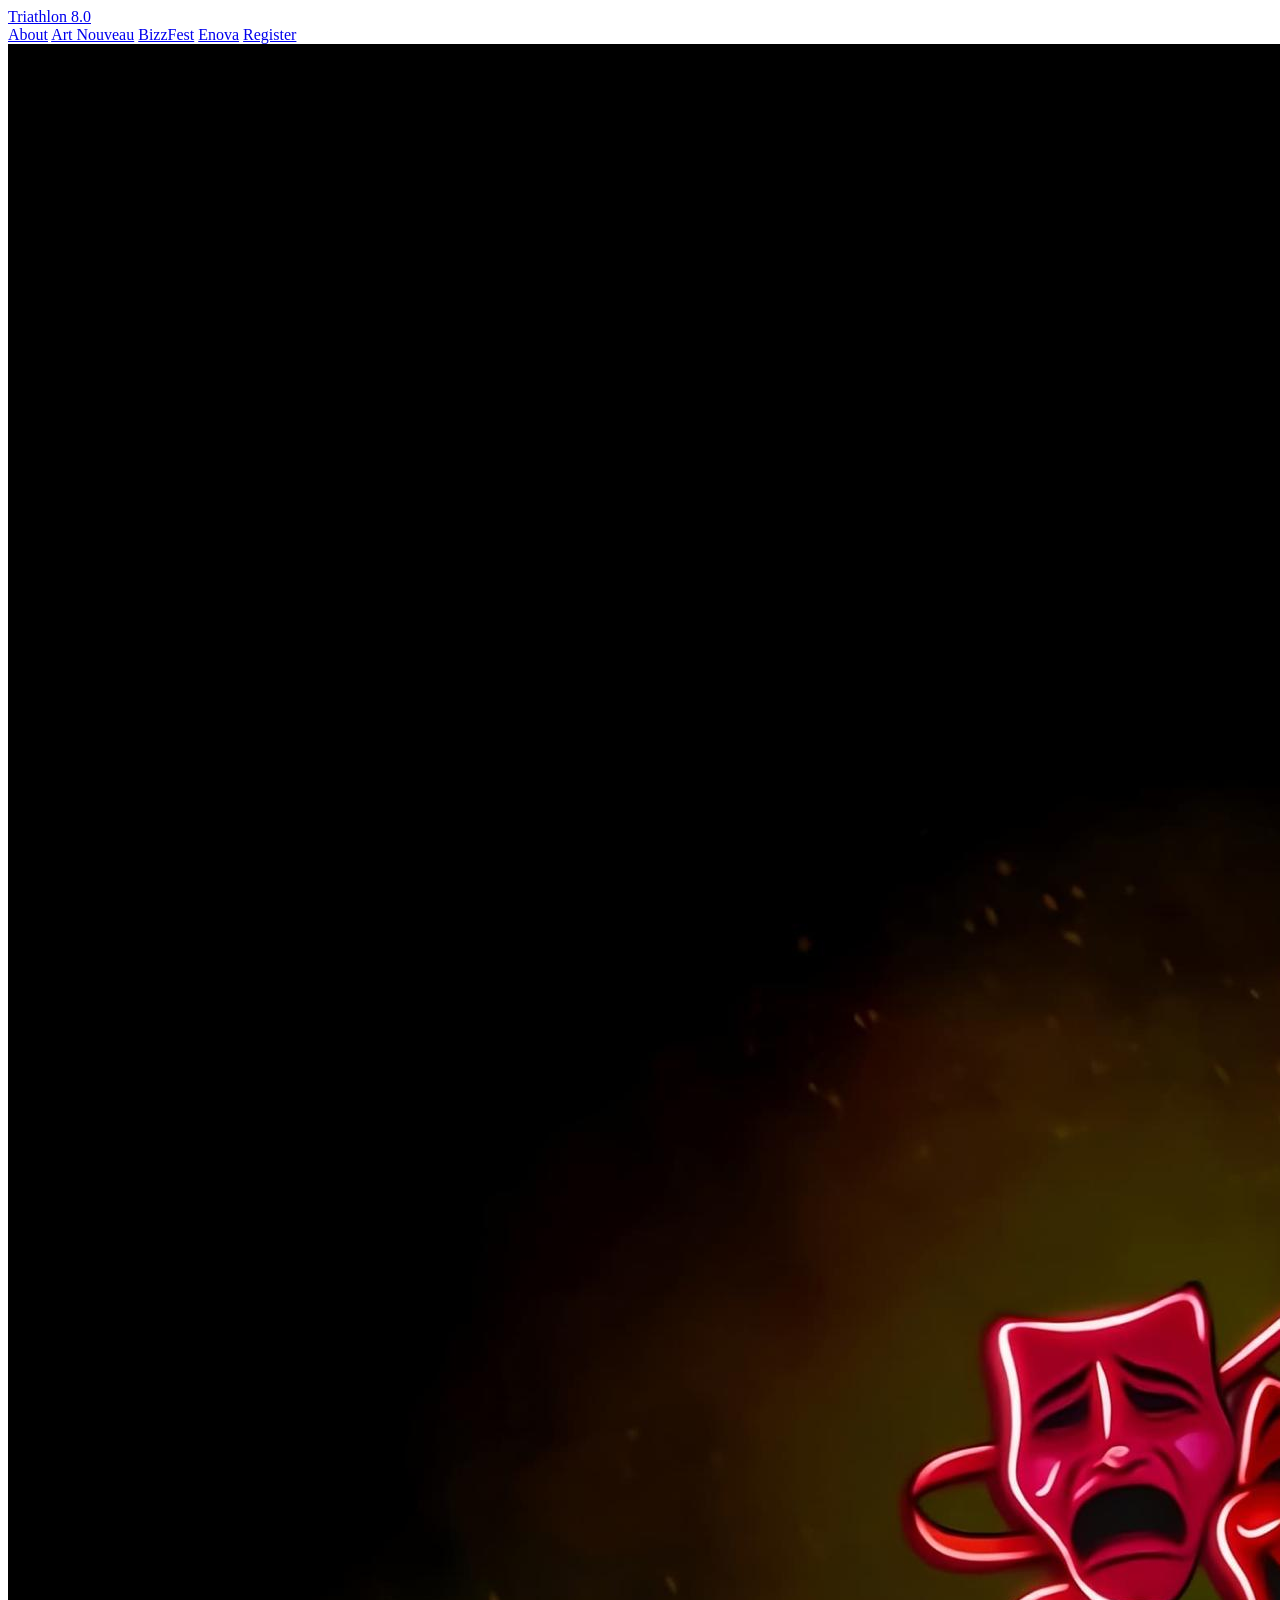
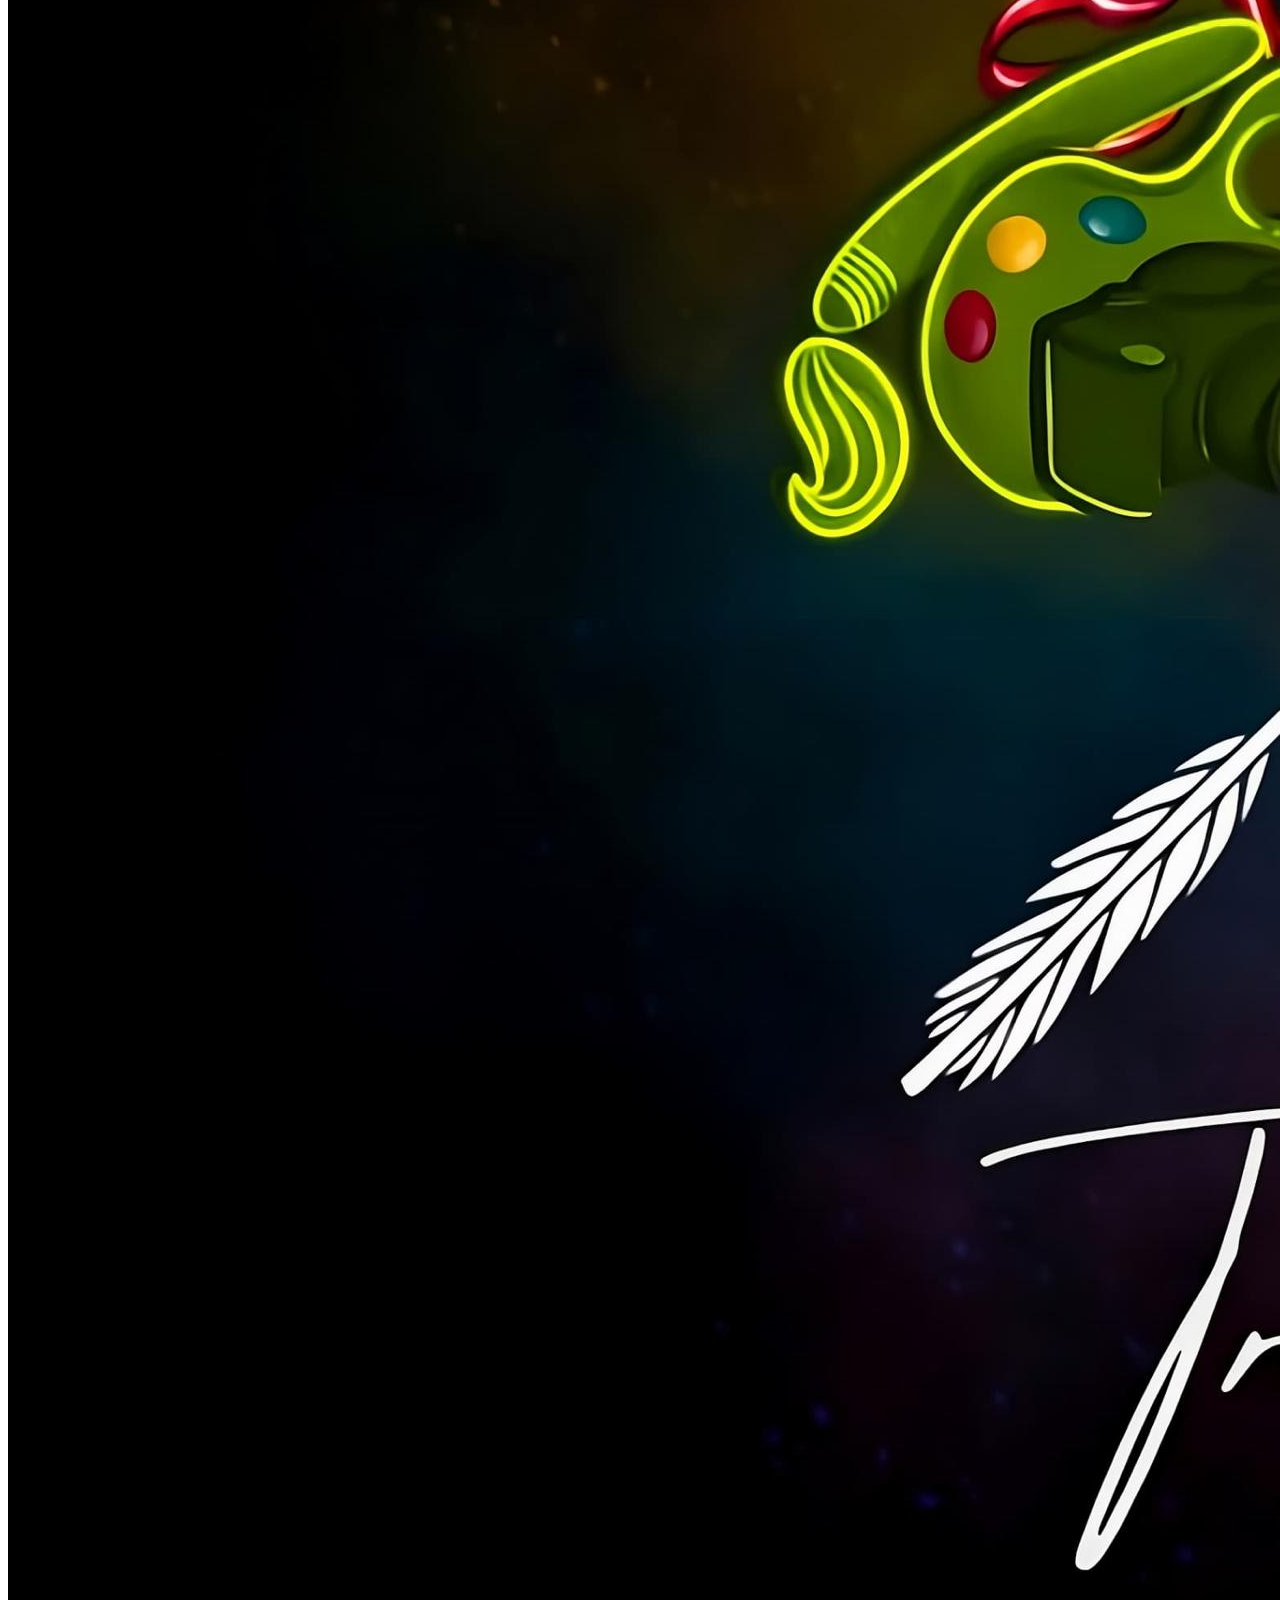
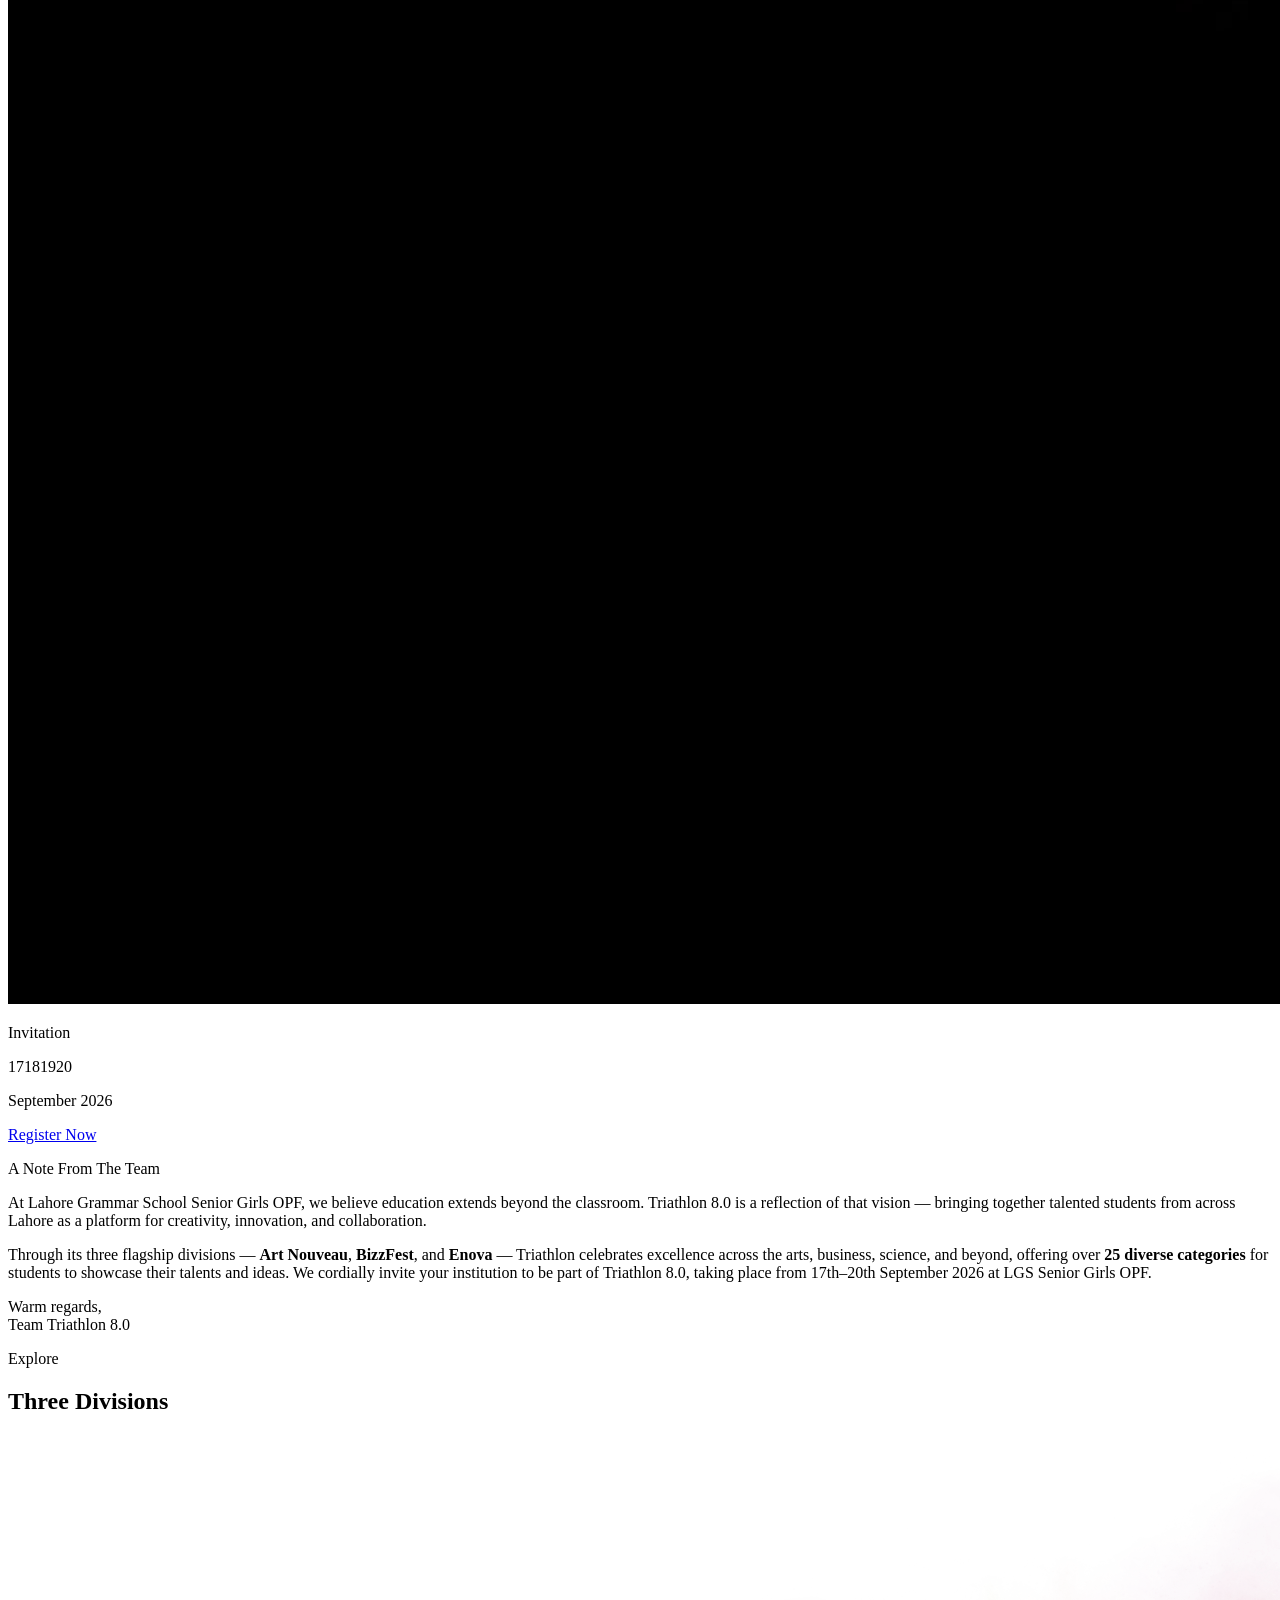
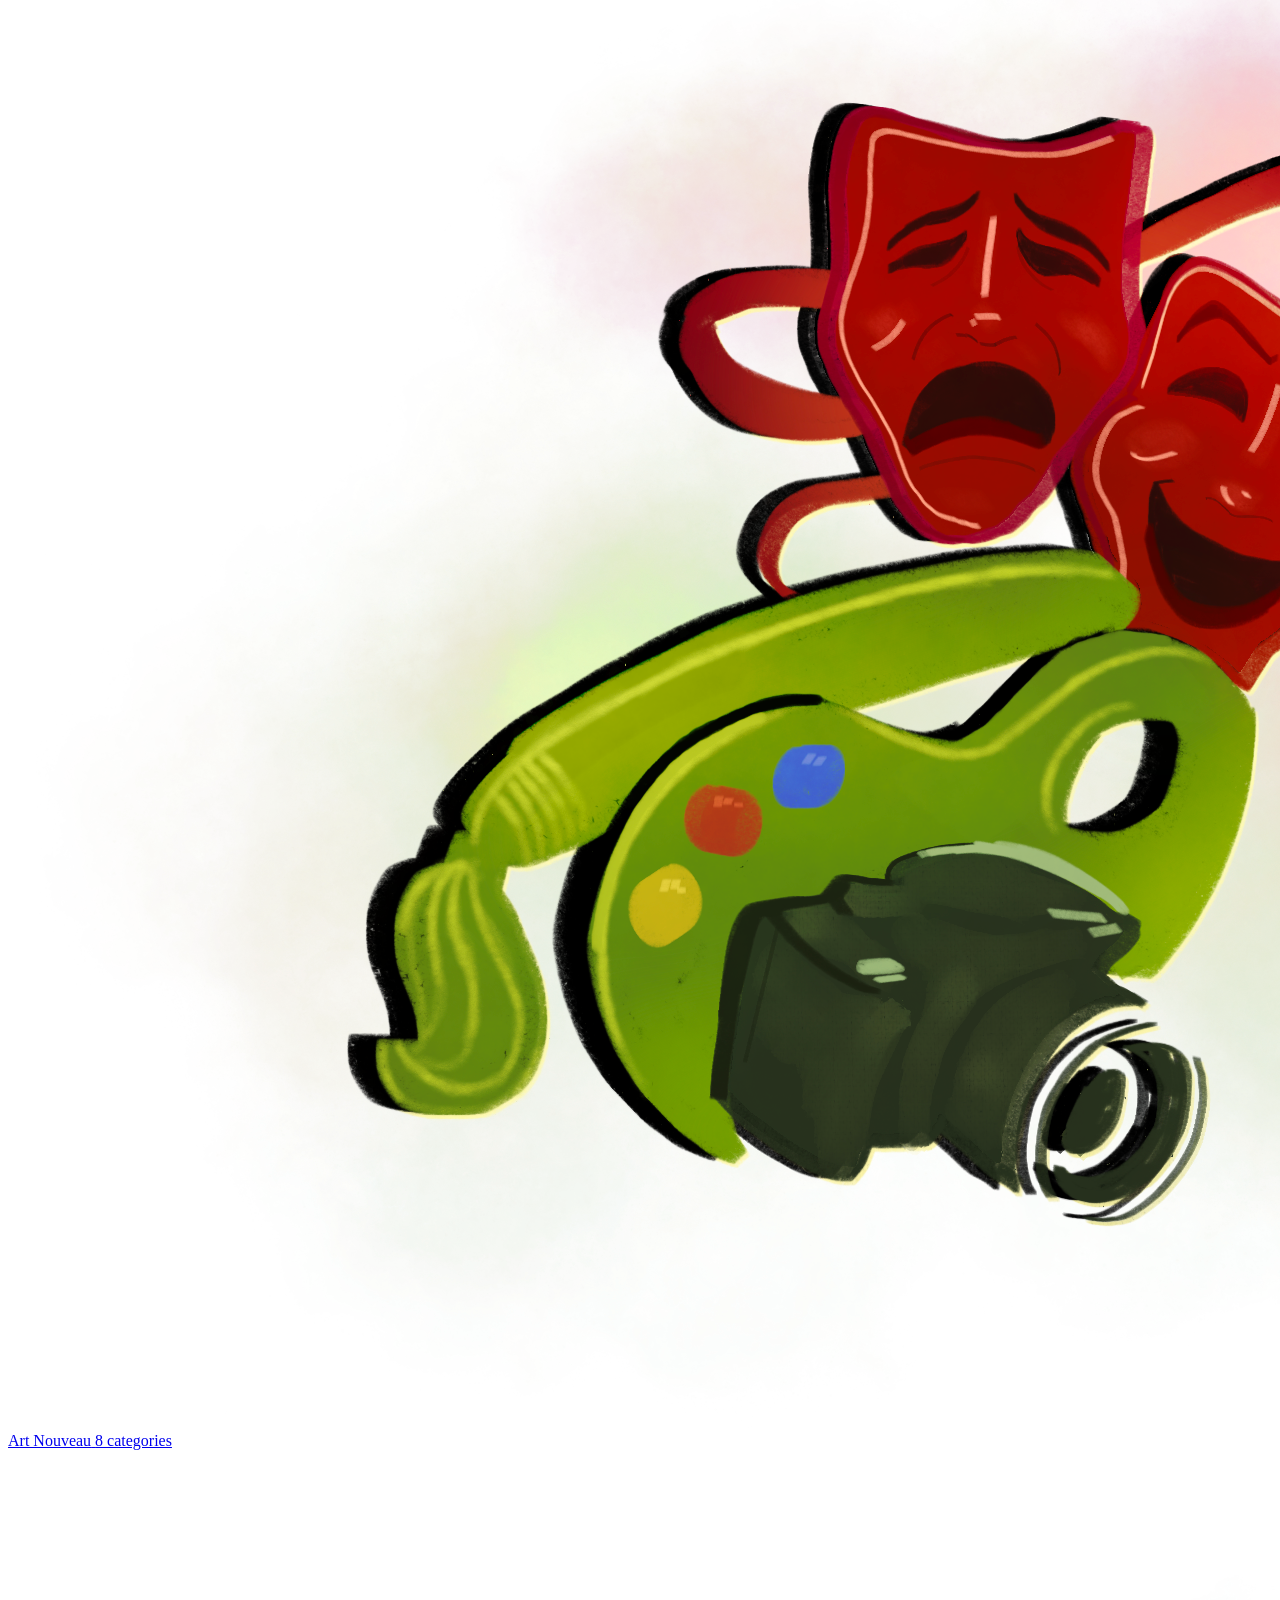
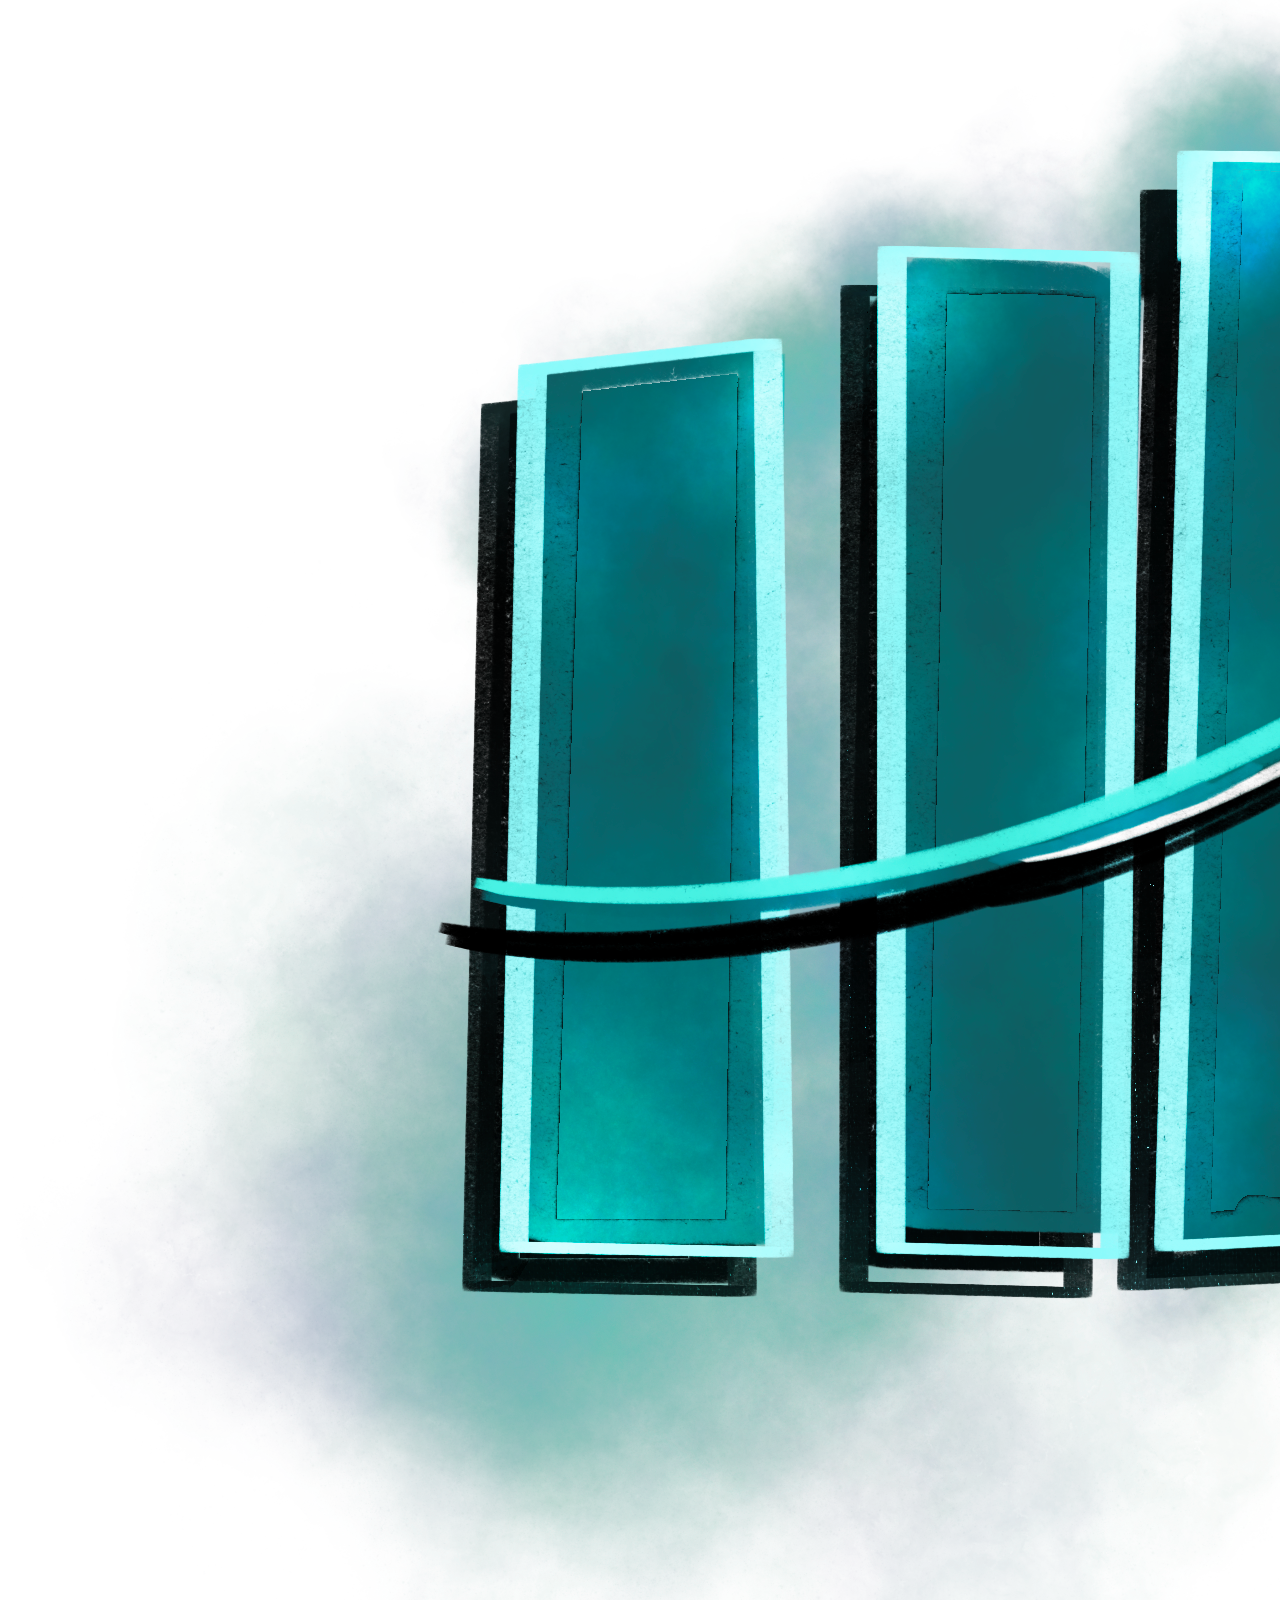
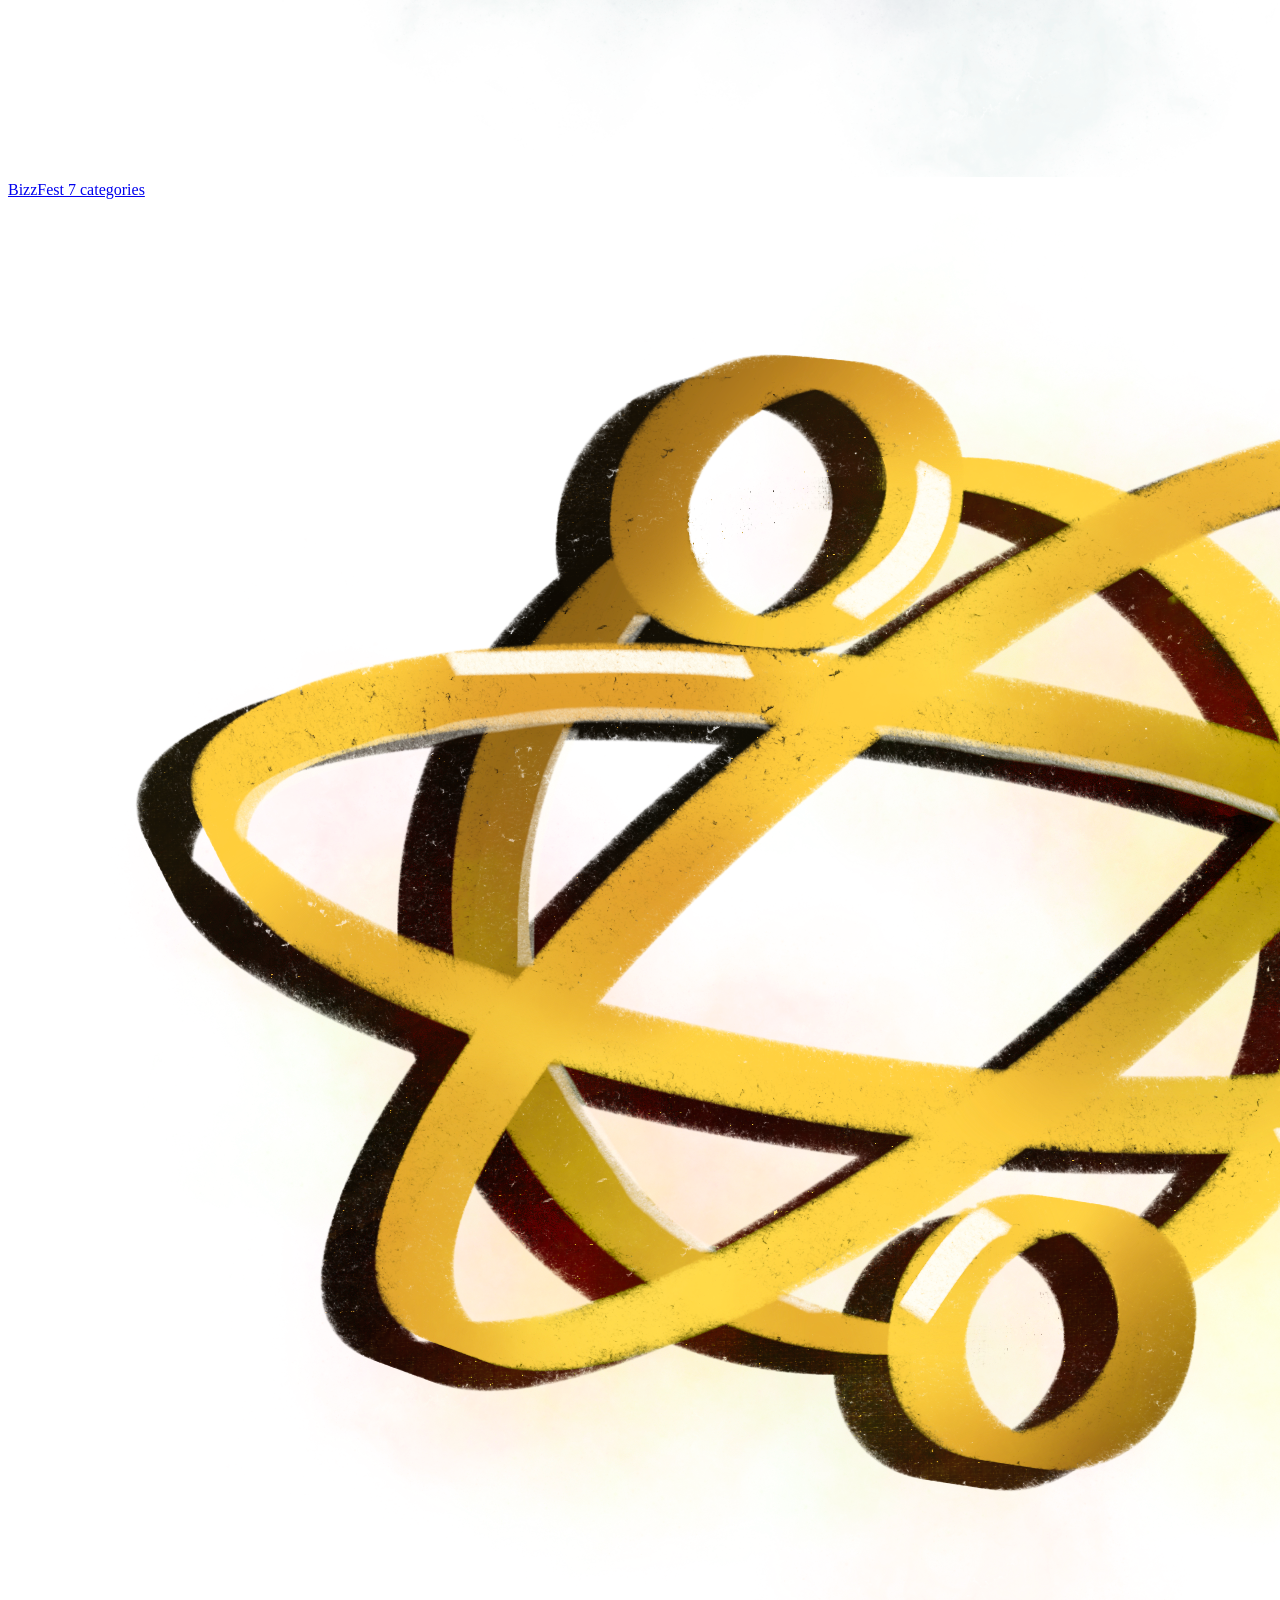
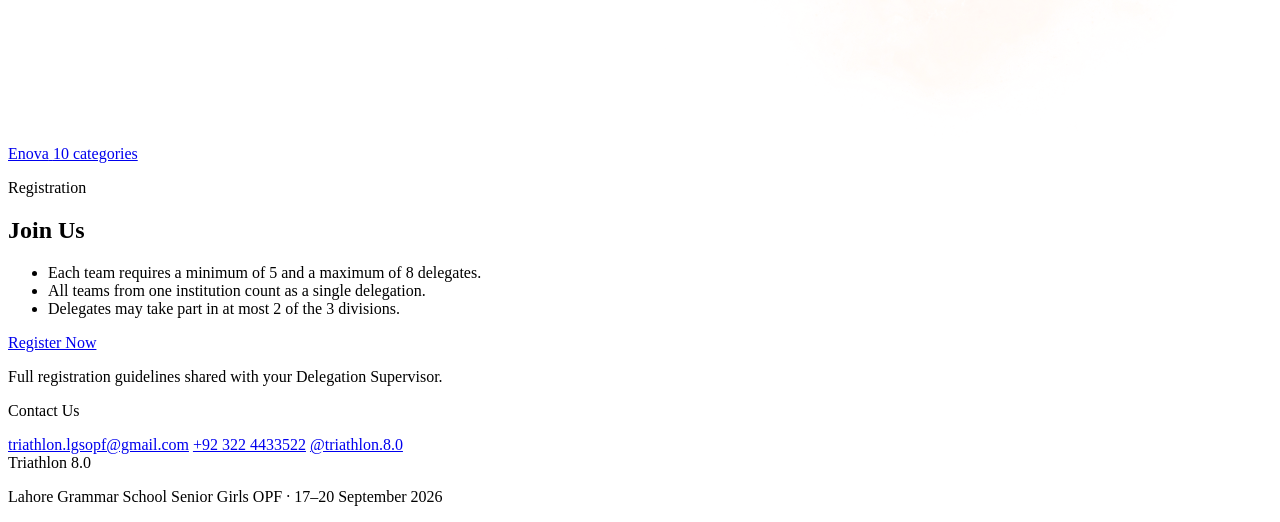
==== index.html @ 282b2724 "Rename index (4).html to index.html" ====
<!DOCTYPE html>
<html lang="en">
<head>
<meta charset="UTF-8">
<meta name="viewport" content="width=device-width, initial-scale=1.0">
<title>Triathlon 8.0 — LGS OPF</title>
<meta name="description" content="Triathlon 8.0 — Art Nouveau, BizzFest & Enova. 17–20 September 2026, Lahore Grammar School Senior Girls OPF.">
<link rel="preconnect" href="https://fonts.googleapis.com">
<link rel="preconnect" href="https://fonts.gstatic.com" crossorigin>
<link href="https://fonts.googleapis.com/css2?family=Playfair+Display:ital,wght@0,500;0,700;0,900;1,600;1,700&family=Cormorant+Garamond:ital,wght@0,400;0,500;0,600;1,500&family=Give+You+Glory&family=Oswald:wght@400;500;600;700&display=swap" rel="stylesheet">
<link rel="stylesheet" href="style.css">
</head>
<body>

<div class="grain"></div>

<nav class="nav">
  <a href="index.html" class="nav-brand">Triathlon <span>8.0</span></a>
  <div class="nav-links">
    <a href="index.html#about">About</a>
    <a href="art-nouveau.html">Art Nouveau</a>
    <a href="bizzfest.html">BizzFest</a>
    <a href="enova.html">Enova</a>
    <a href="index.html#register">Register</a>
  </div>
</nav>

<!-- ============ HERO ============ -->
<header class="hero" id="top">
  <div class="corner corner-tl" aria-hidden="true"></div>
  <div class="corner corner-tr" aria-hidden="true"></div>
  <div class="corner corner-bl" aria-hidden="true"></div>
  <div class="corner corner-br" aria-hidden="true"></div>

  <div class="hero-content">
    <img src="emblem.jpg" alt="Triathlon 8.0" class="emblem-img emblem-img-top">

    <p class="hero-invitation">Invitation</p>

    <div class="hero-dates">
      <span>17</span><span>18</span><span>19</span><span>20</span>
    </div>
    <p class="hero-month">September 2026</p>

    <a href="https://forms.gle/YdvnsfaEocgff3F69" target="_blank" rel="noopener" class="btn btn-primary">Register Now</a>
  </div>
</header>

<main>

  <!-- ============ ABOUT ============ -->
  <section class="section" id="about">
    <div class="section-inner about-inner">
      <p class="kicker center">A Note From The Team</p>
      <p class="body-text center-text">
        At Lahore Grammar School Senior Girls OPF, we believe education extends beyond the classroom.
        Triathlon 8.0 is a reflection of that vision — bringing together talented students from across
        Lahore as a platform for creativity, innovation, and collaboration.
      </p>
      <p class="body-text center-text">
        Through its three flagship divisions — <strong>Art Nouveau</strong>, <strong>BizzFest</strong>, and
        <strong>Enova</strong> — Triathlon celebrates excellence across the arts, business, science, and
        beyond, offering over <strong>25 diverse categories</strong> for students to showcase their talents
        and ideas. We cordially invite your institution to be part of Triathlon 8.0, taking place from
        17th&ndash;20th September 2026 at LGS Senior Girls OPF.
      </p>
      <p class="body-text center-text signoff">Warm regards,<br>Team Triathlon 8.0</p>
    </div>
  </section>

  <!-- ============ DIVISION LINKS ============ -->
  <section class="section section-alt" id="divisions">
    <div class="section-inner">
      <p class="kicker center">Explore</p>
      <h2 class="section-title-script center">Three Divisions</h2>

      <div class="division-links">

        <a href="art-nouveau.html" class="division-link div-link-art">
          <span class="division-link-icon">
            <img src="art-nouveau-icon.png" alt="">
          </span>
          <span class="division-link-name">Art Nouveau</span>
          <span class="division-link-meta">8 categories</span>
        </a>

        <a href="bizzfest.html" class="division-link div-link-biz">
          <span class="division-link-icon">
            <img src="bizzfest-icon.png" alt="">
          </span>
          <span class="division-link-name">BizzFest</span>
          <span class="division-link-meta">7 categories</span>
        </a>

        <a href="enova.html" class="division-link div-link-sci">
          <span class="division-link-icon">
            <img src="enova-icon.png" alt="">
          </span>
          <span class="division-link-name">Enova</span>
          <span class="division-link-meta">10 categories</span>
        </a>

      </div>
    </div>
  </section>

  <!-- ============ REGISTRATION ============ -->
  <section class="section register-band" id="register">
    <div class="section-inner register-inner">
      <p class="kicker center">Registration</p>
      <h2 class="section-title-script center">Join Us</h2>
      <ul class="reg-notes">
        <li>Each team requires a minimum of 5 and a maximum of 8 delegates.</li>
        <li>All teams from one institution count as a single delegation.</li>
        <li>Delegates may take part in at most 2 of the 3 divisions.</li>
      </ul>
      <a href="https://forms.gle/YdvnsfaEocgff3F69" target="_blank" rel="noopener" class="btn btn-primary btn-large" id="register-link">Register Now</a>
      <p class="register-note">Full registration guidelines shared with your Delegation Supervisor.</p>
    </div>
  </section>

</main>

<!-- ============ CONTACT ============ -->
<footer class="footer" id="contact">
  <div class="corner corner-tl" aria-hidden="true"></div>
  <div class="corner corner-tr" aria-hidden="true"></div>
  <div class="footer-inner">
    <p class="footer-script">Contact Us</p>
    <div class="footer-meta">
      <a href="mailto:triathlon.lgsopf@gmail.com">triathlon.lgsopf@gmail.com</a>
      <a href="tel:+923224433522">+92 322 4433522</a>
      <a href="https://www.instagram.com/triathlon.8.0" target="_blank" rel="noopener">@triathlon.8.0</a>
    </div>
    <div class="footer-brand">Triathlon <span>8.0</span></div>
    <p class="footer-copy">Lahore Grammar School Senior Girls OPF &middot; 17&ndash;20 September 2026</p>
  </div>
</footer>

<script src="script.js"></script>
</body>
</html>
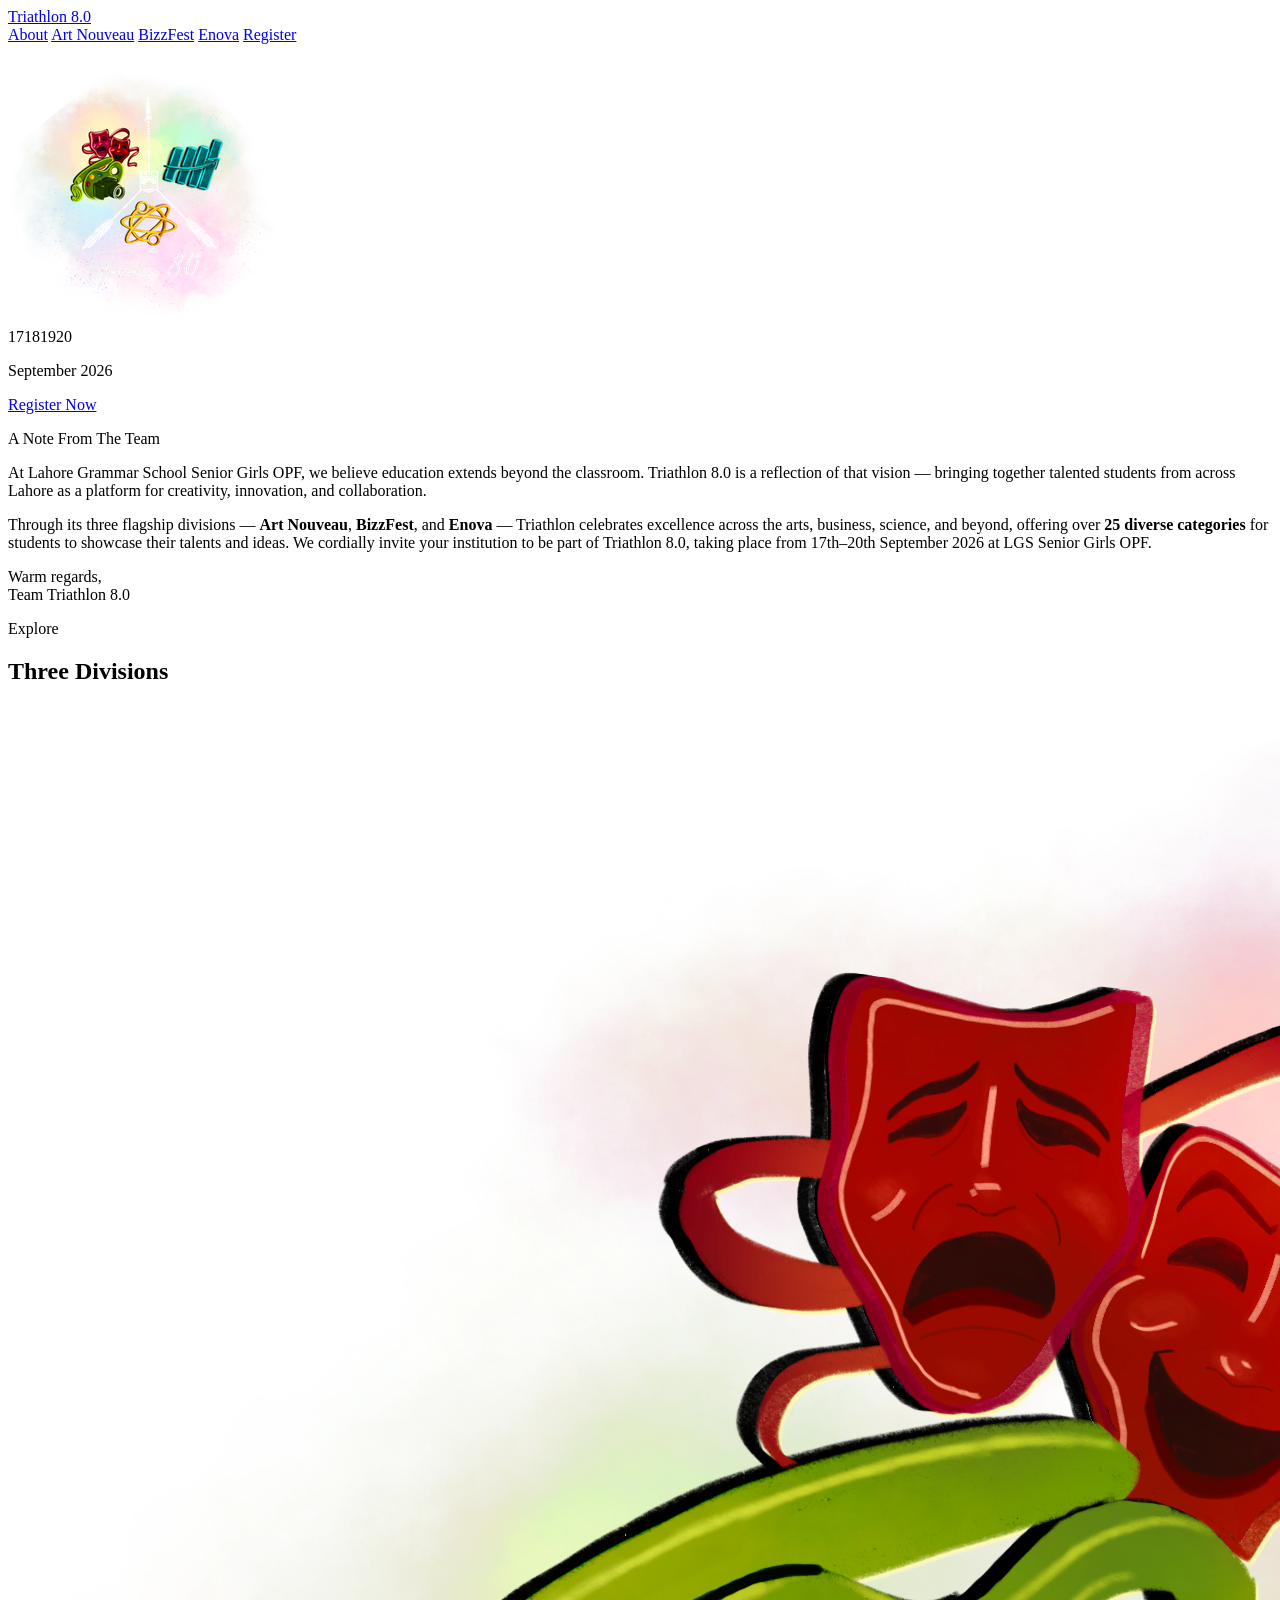
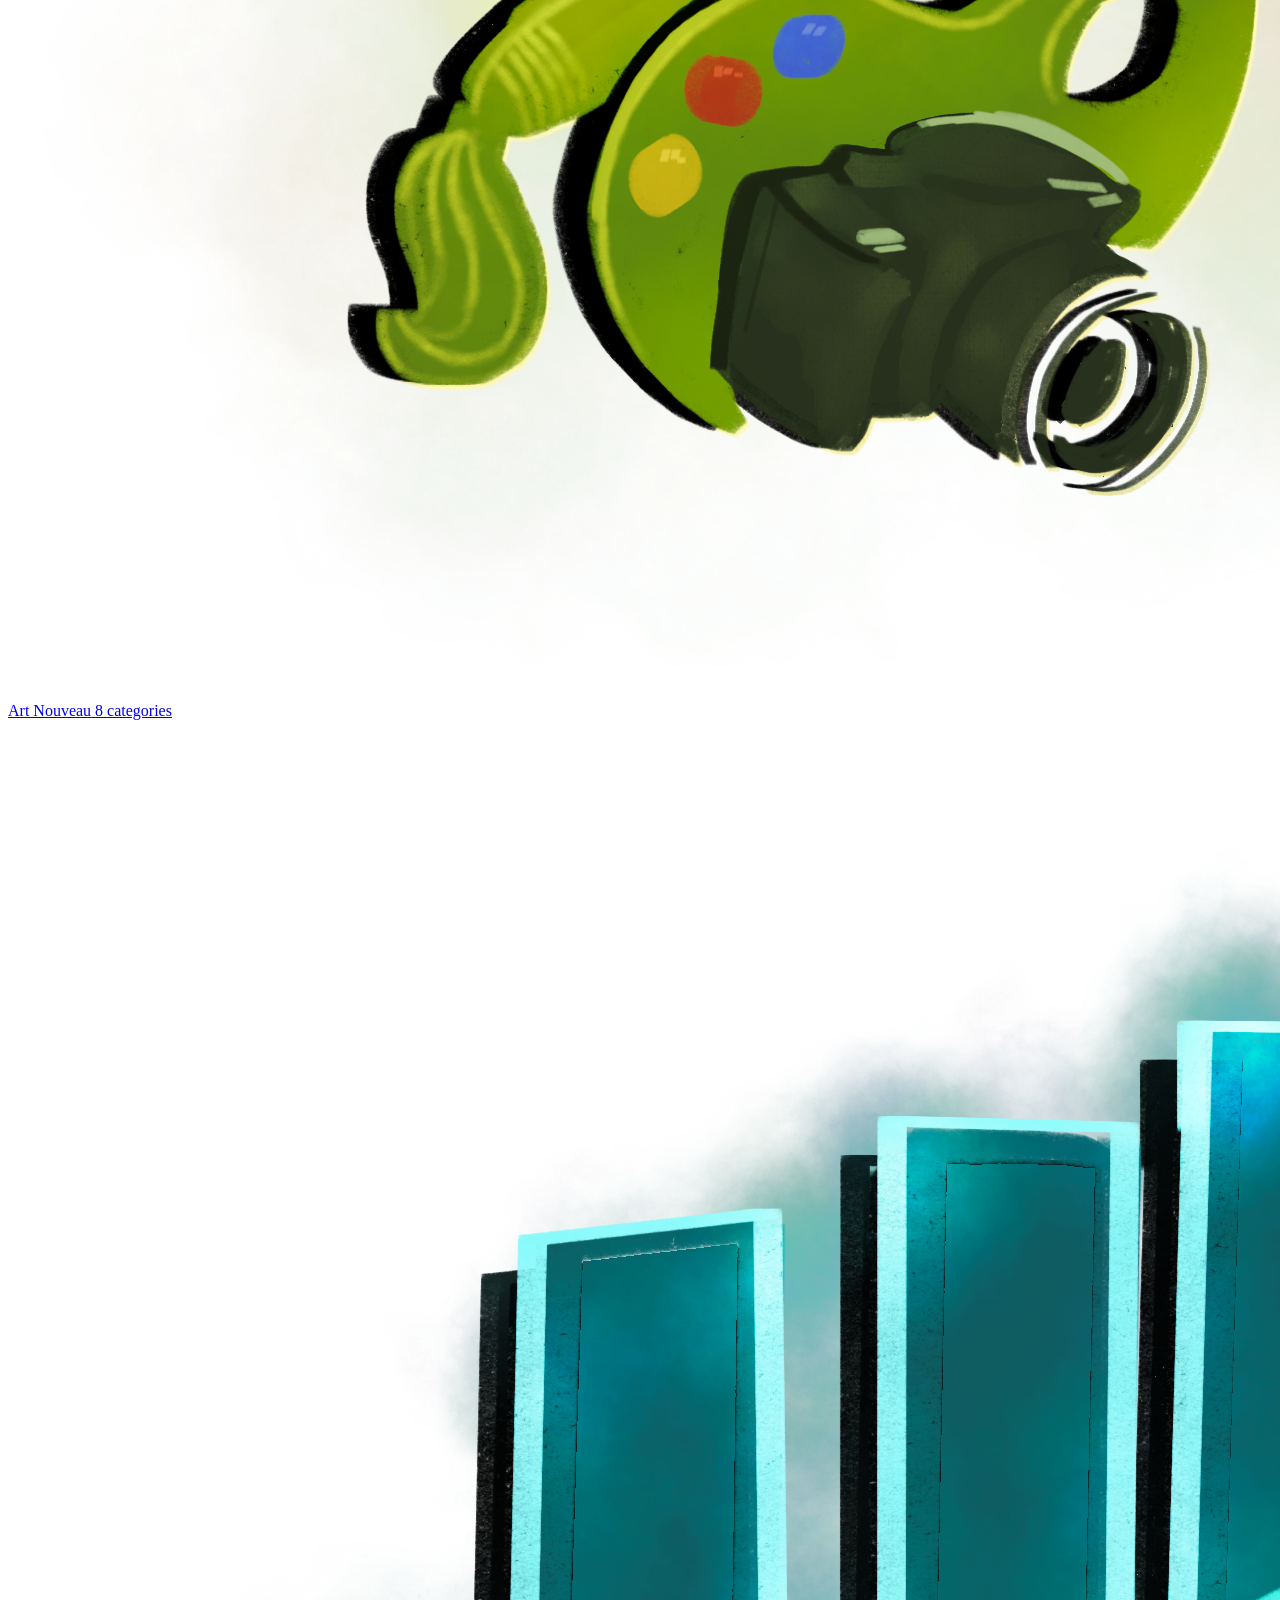
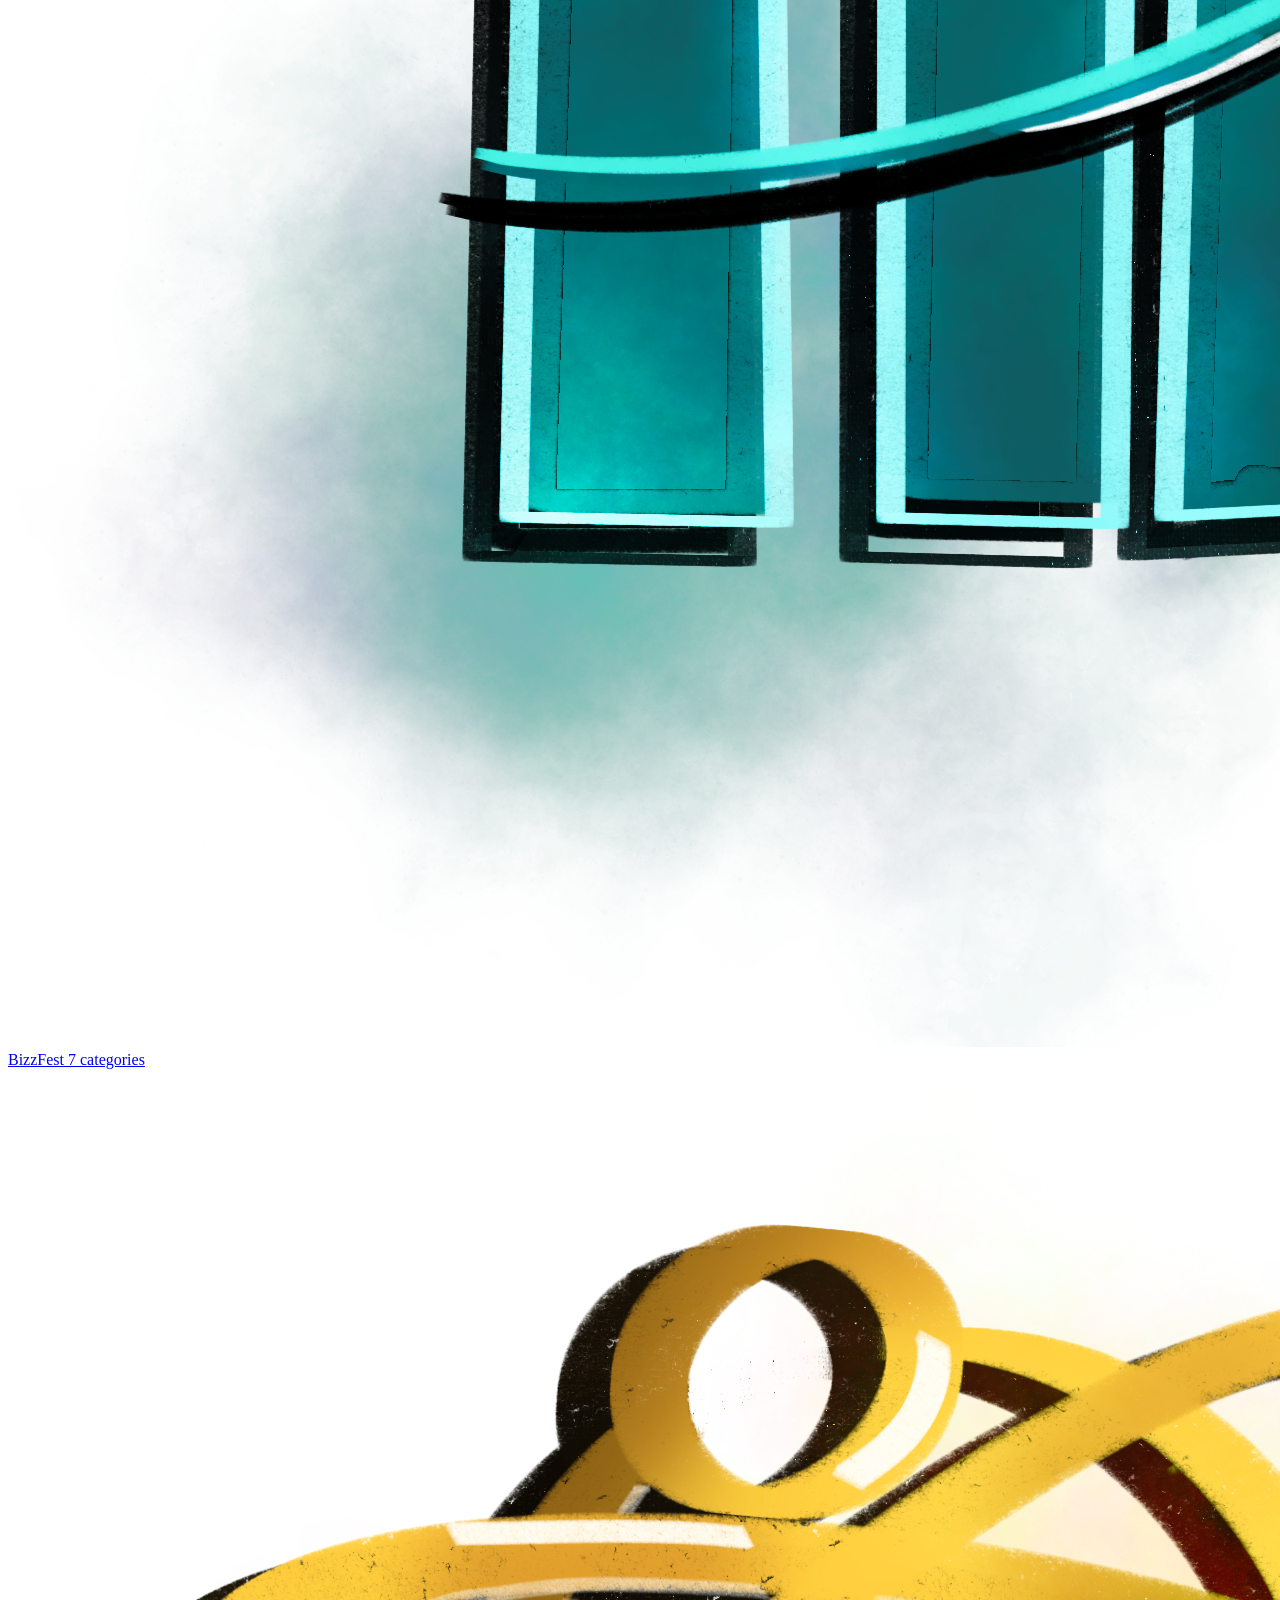
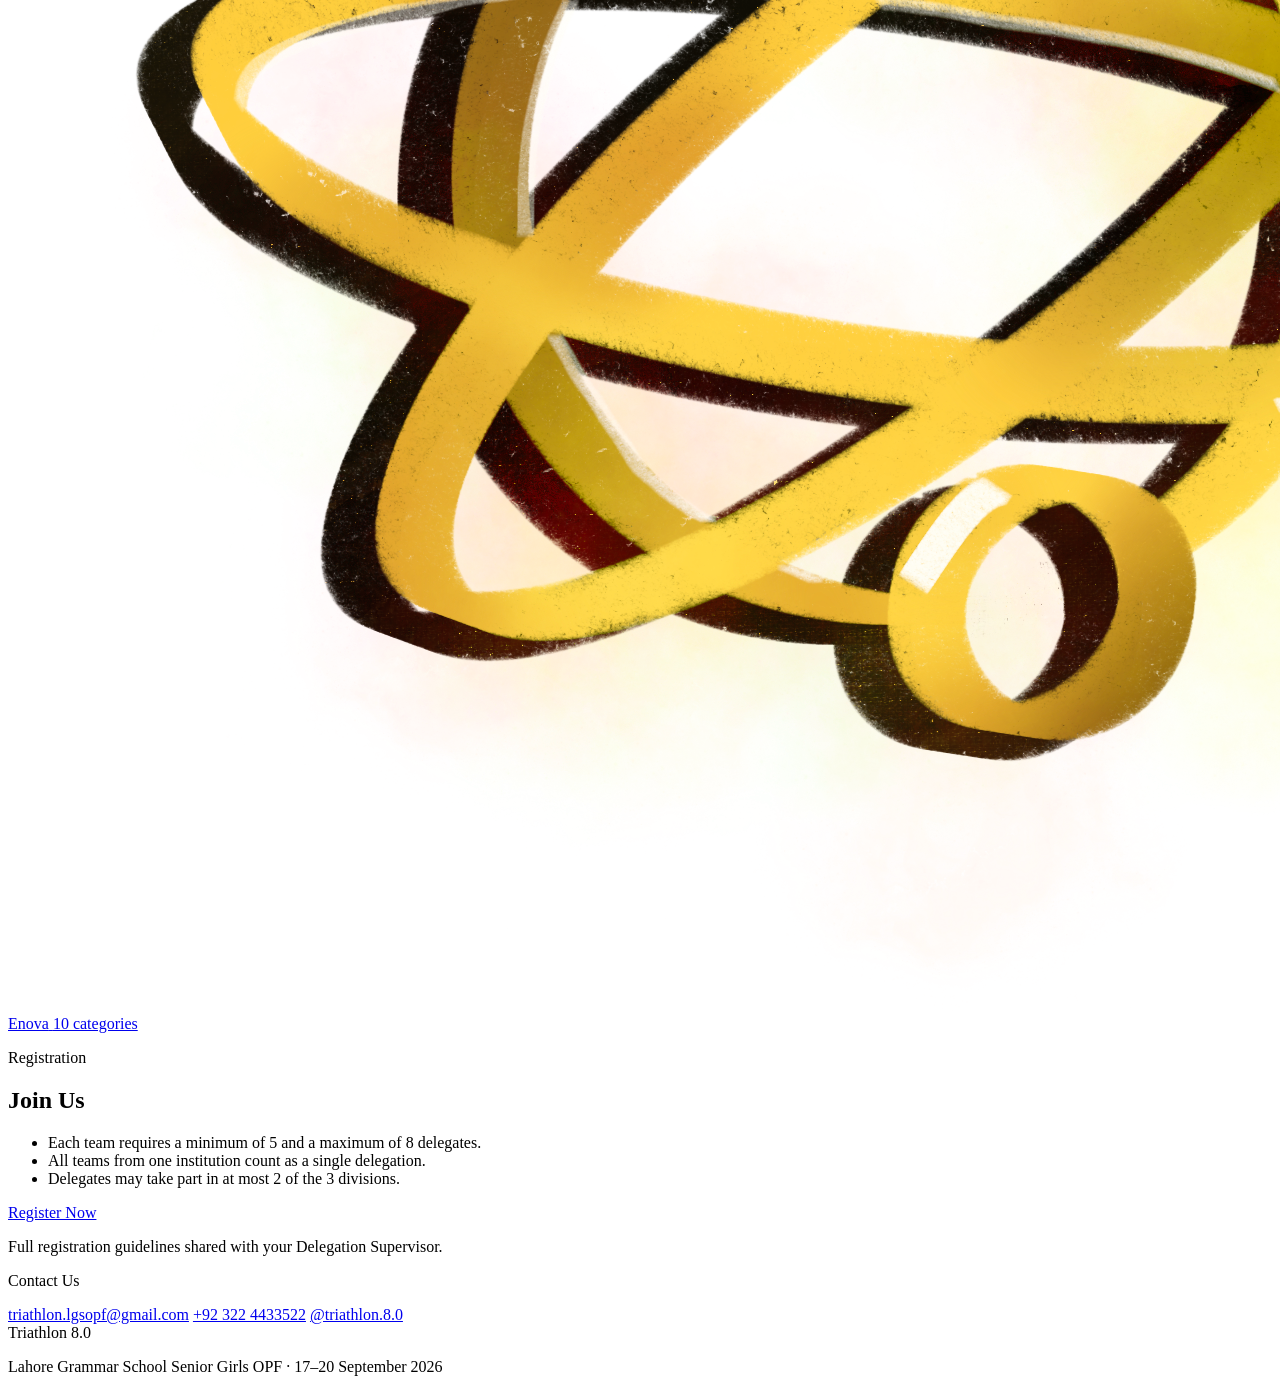
==== commit 33e63ba3: "Rename index (5).html to index.html" ====
--- a/index.html
+++ b/index.html
@@ -33,9 +33,7 @@
   <div class="corner corner-br" aria-hidden="true"></div>
 
   <div class="hero-content">
-    <img src="emblem.jpg" alt="Triathlon 8.0" class="emblem-img emblem-img-top">
-
-    <p class="hero-invitation">Invitation</p>
+    <img src="emblem-clean.png" alt="Triathlon 8.0" class="emblem-img emblem-img-top">
 
     <div class="hero-dates">
       <span>17</span><span>18</span><span>19</span><span>20</span>
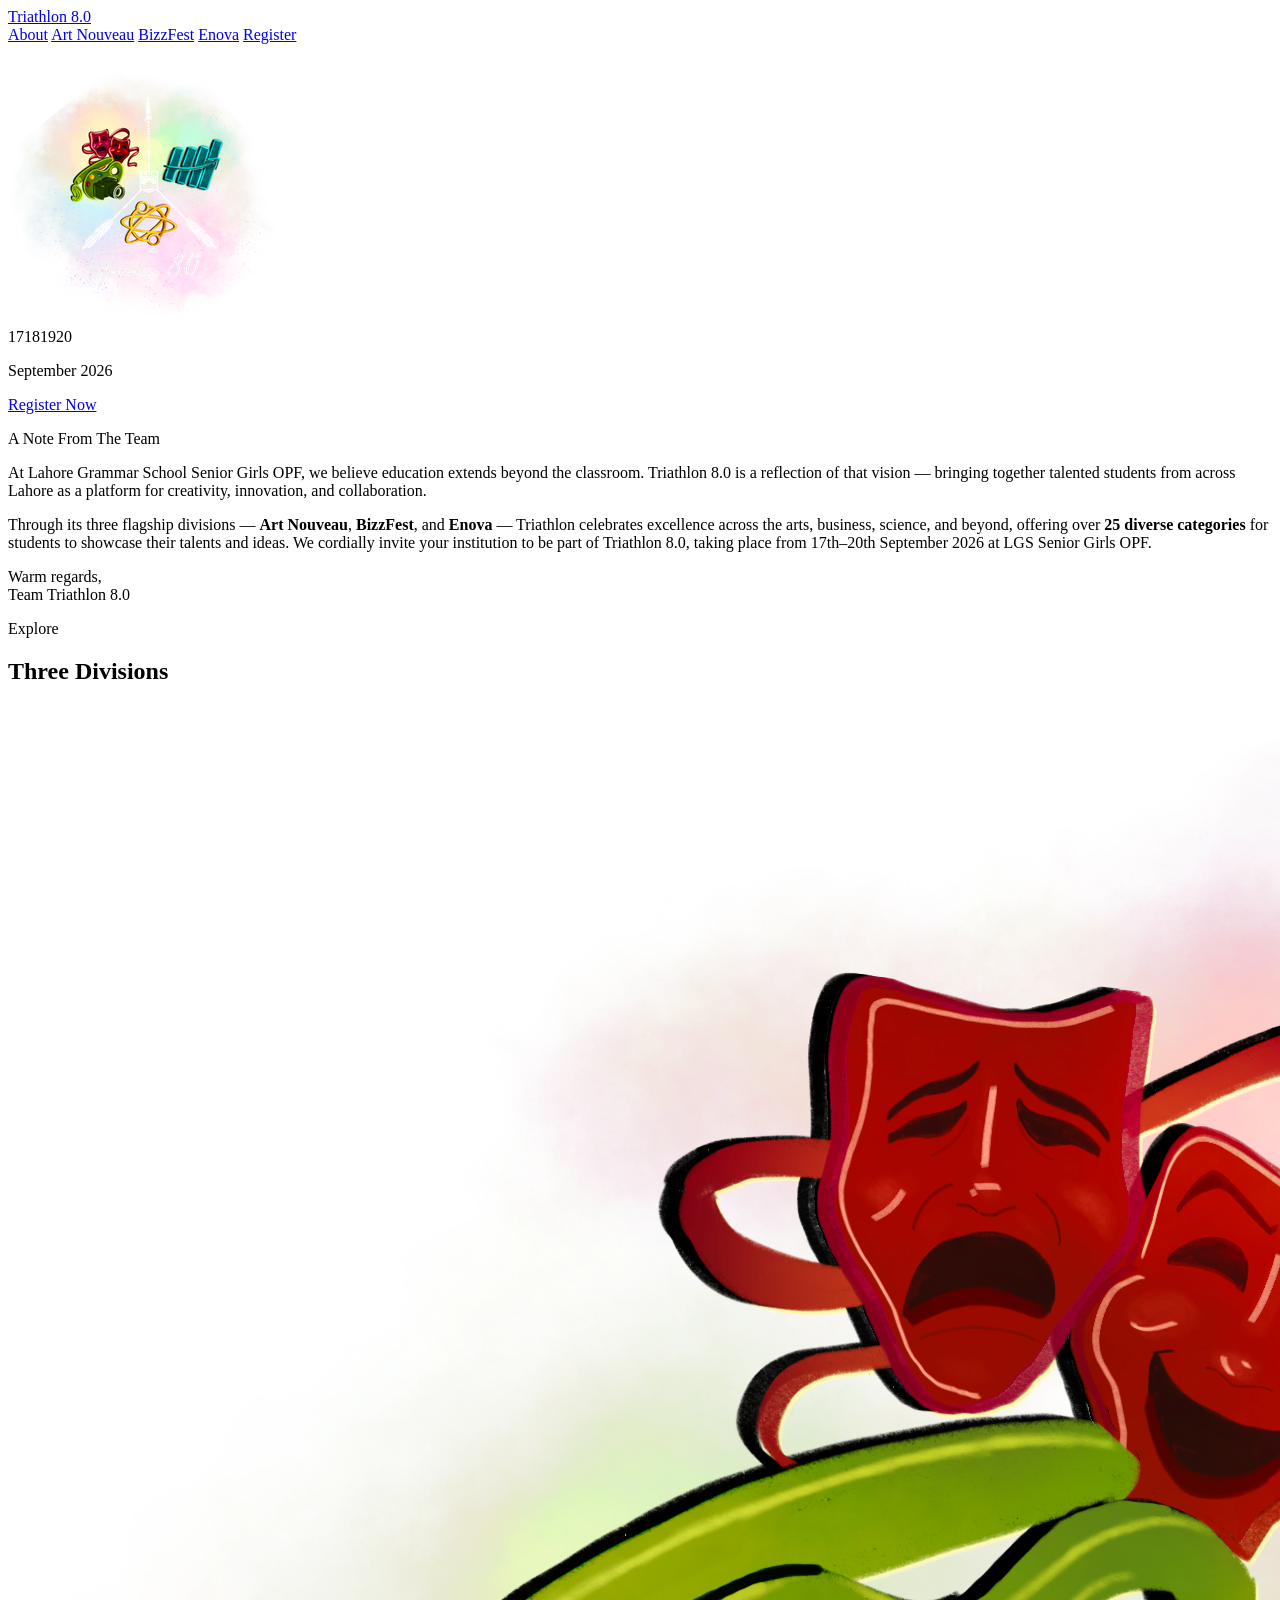
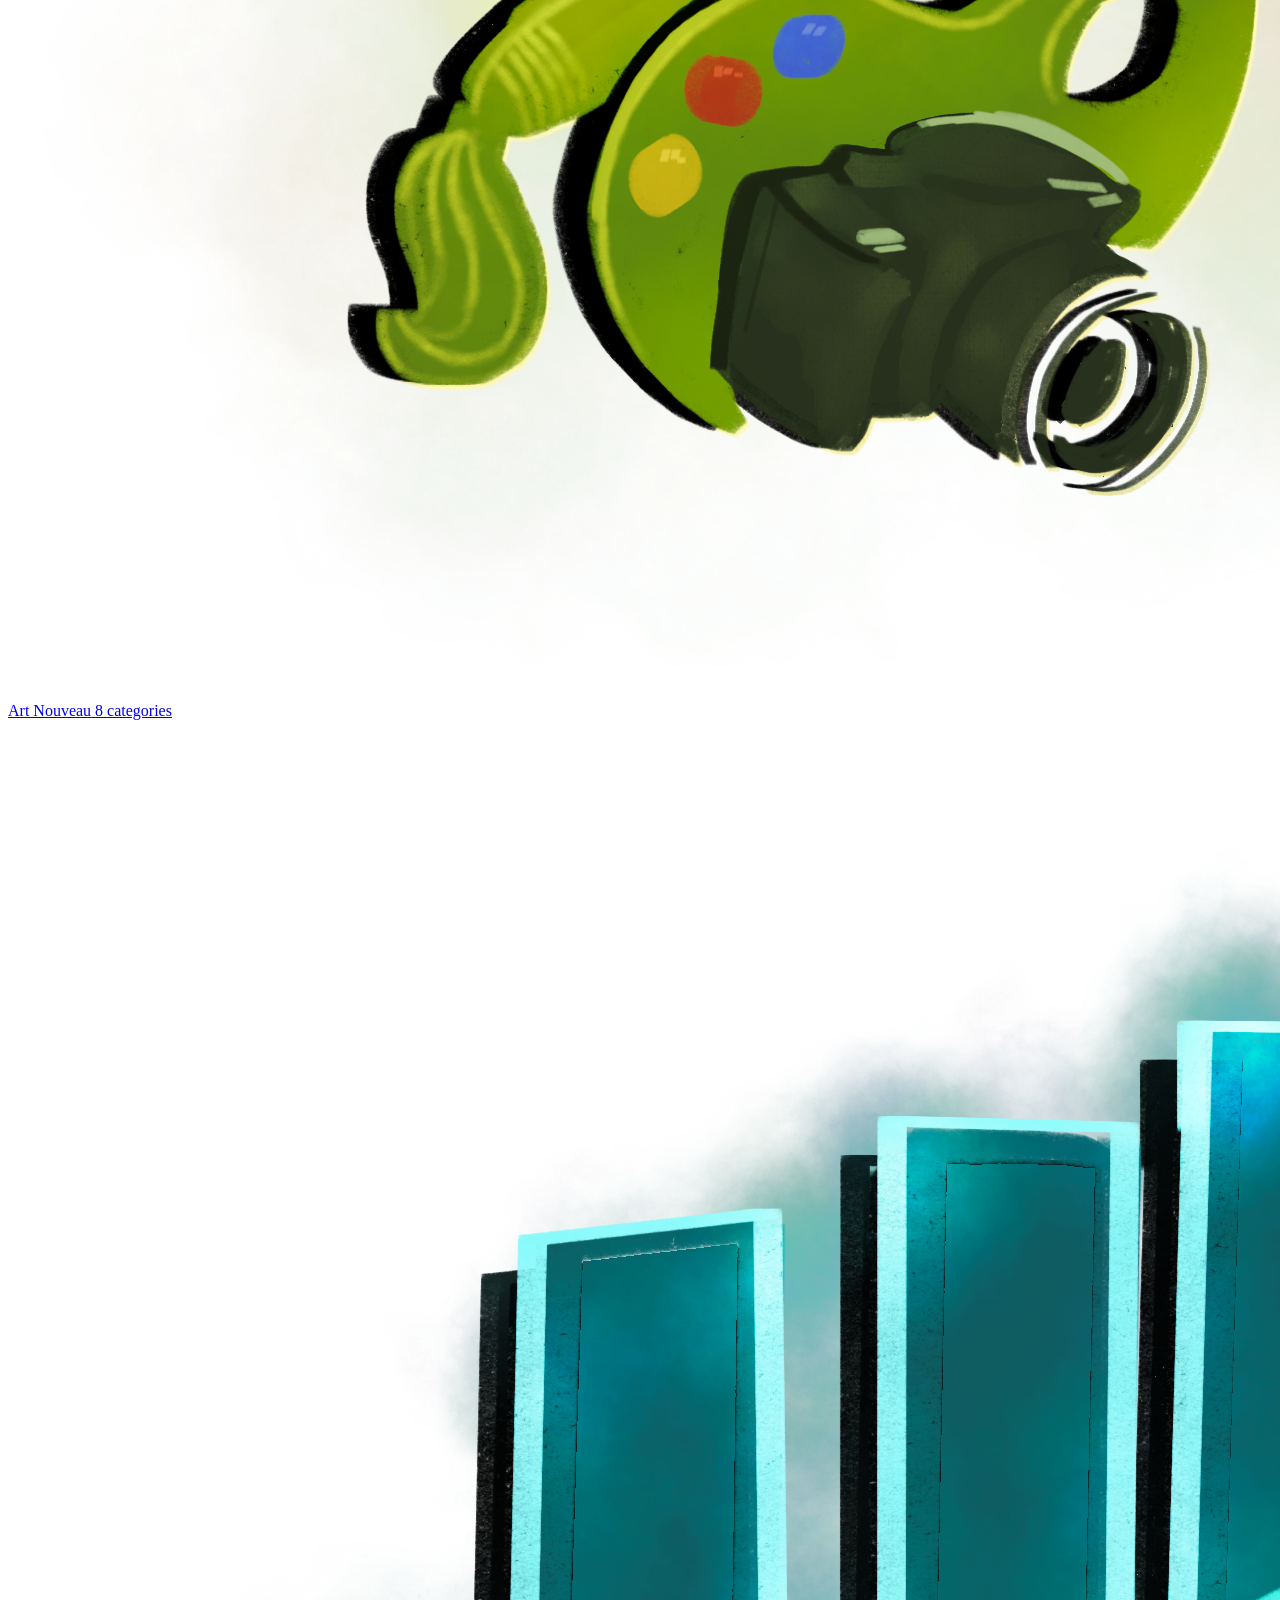
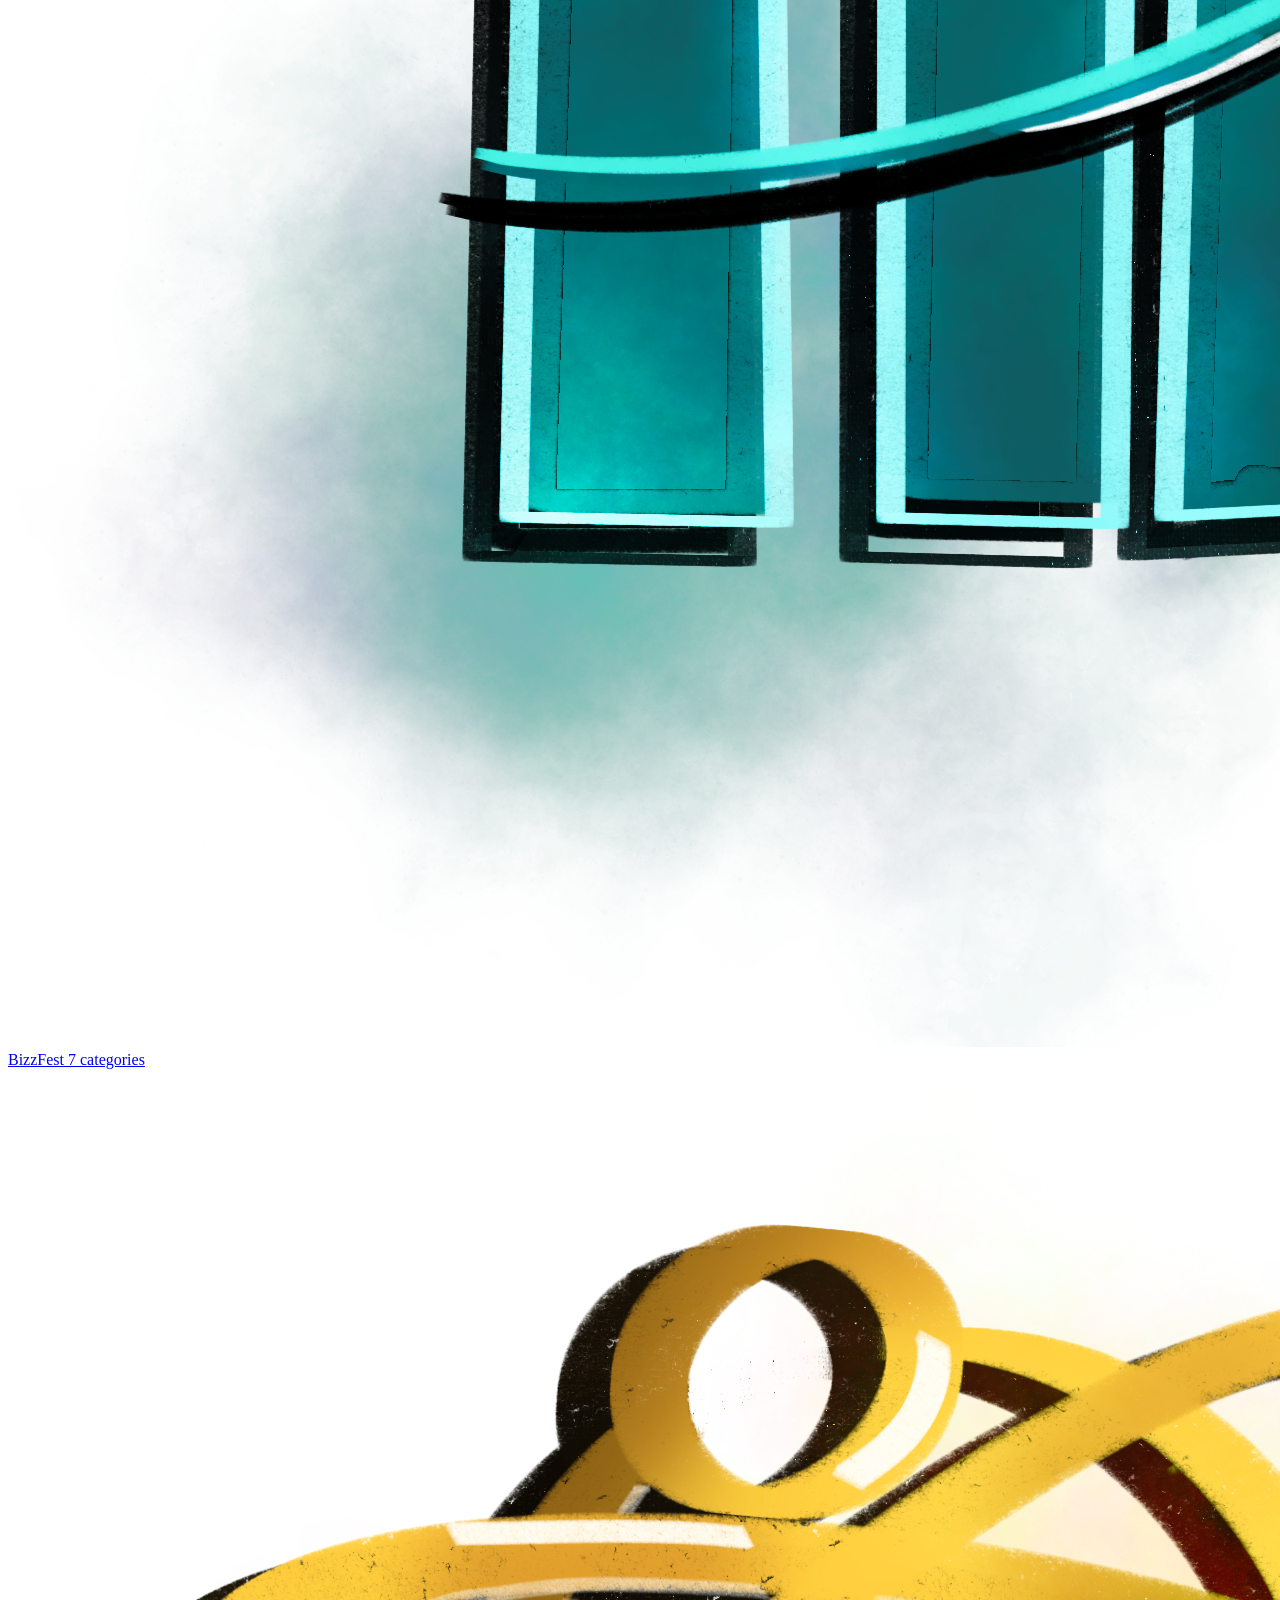
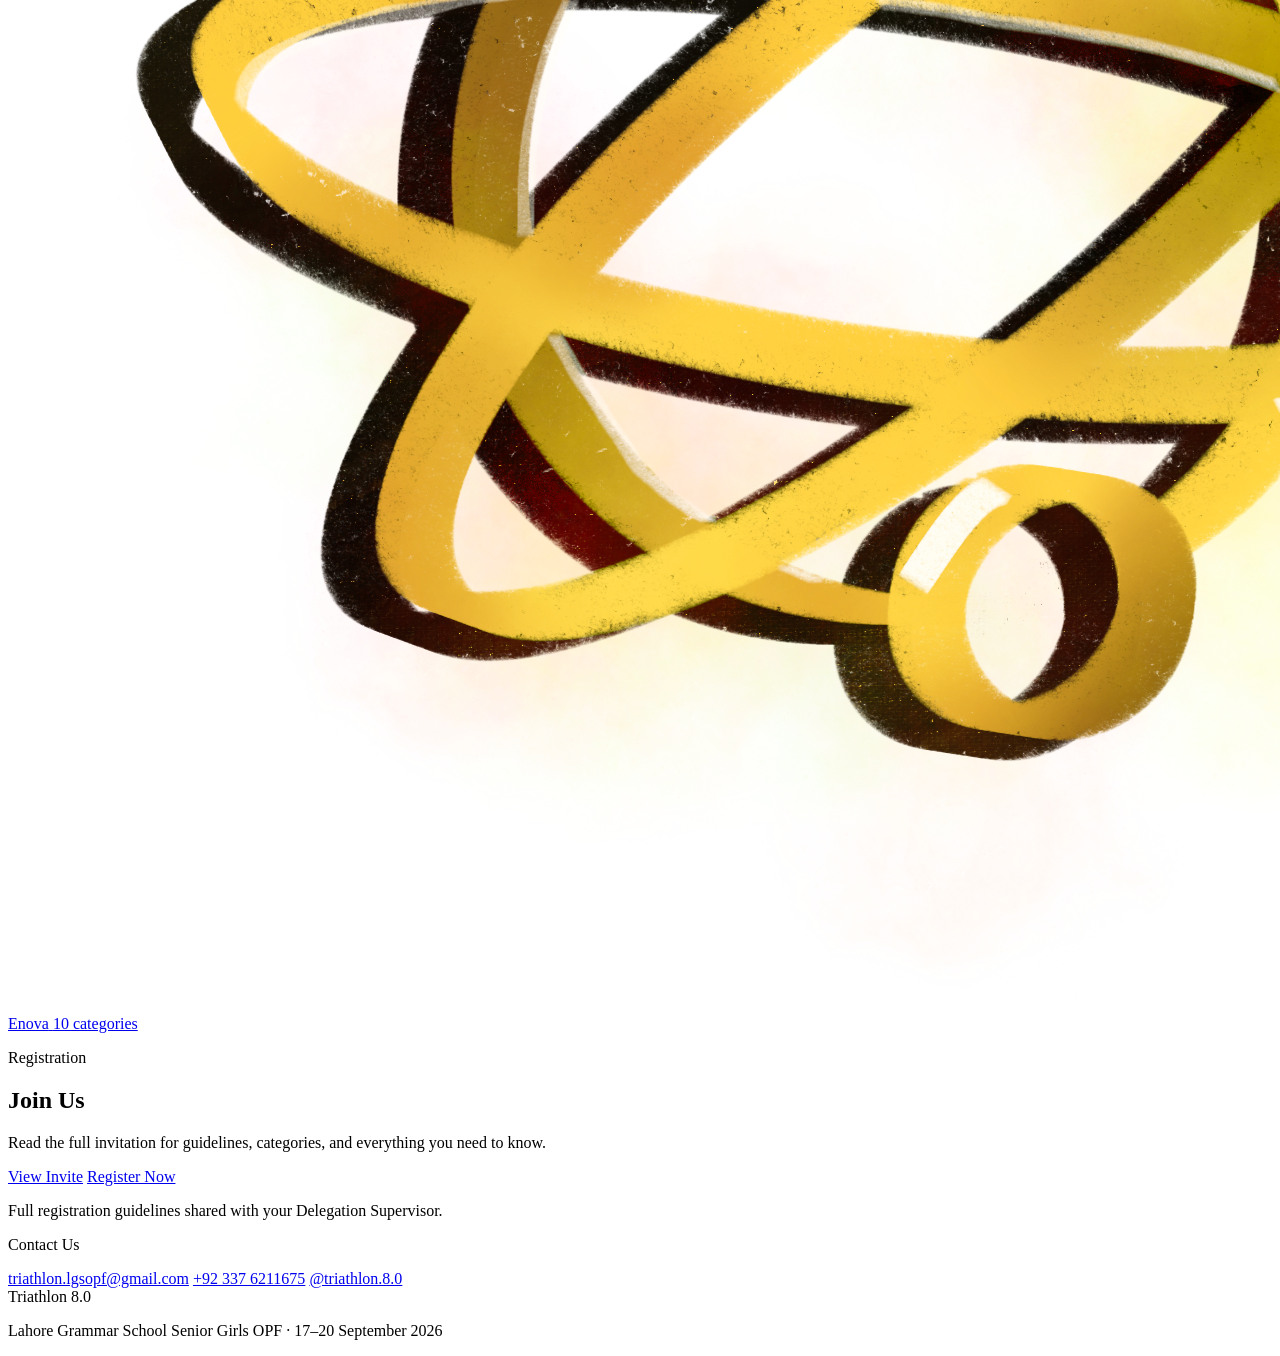
==== commit 63c734d3: "Rename index (6).html to index.html" ====
--- a/index.html
+++ b/index.html
@@ -107,12 +107,13 @@
     <div class="section-inner register-inner">
       <p class="kicker center">Registration</p>
       <h2 class="section-title-script center">Join Us</h2>
-      <ul class="reg-notes">
-        <li>Each team requires a minimum of 5 and a maximum of 8 delegates.</li>
-        <li>All teams from one institution count as a single delegation.</li>
-        <li>Delegates may take part in at most 2 of the 3 divisions.</li>
-      </ul>
-      <a href="https://forms.gle/YdvnsfaEocgff3F69" target="_blank" rel="noopener" class="btn btn-primary btn-large" id="register-link">Register Now</a>
+      <p class="body-text center-text register-copy">
+        Read the full invitation for guidelines, categories, and everything you need to know.
+      </p>
+      <div class="register-actions">
+        <a href="triathlon-8.0-invite.pdf" target="_blank" rel="noopener" class="btn btn-secondary">View Invite</a>
+        <a href="https://forms.gle/YdvnsfaEocgff3F69" target="_blank" rel="noopener" class="btn btn-primary btn-large" id="register-link">Register Now</a>
+      </div>
       <p class="register-note">Full registration guidelines shared with your Delegation Supervisor.</p>
     </div>
   </section>
@@ -127,7 +128,7 @@
     <p class="footer-script">Contact Us</p>
     <div class="footer-meta">
       <a href="mailto:triathlon.lgsopf@gmail.com">triathlon.lgsopf@gmail.com</a>
-      <a href="tel:+923224433522">+92 322 4433522</a>
+      <a href="tel:+923376211675">+92 337 6211675</a>
       <a href="https://www.instagram.com/triathlon.8.0" target="_blank" rel="noopener">@triathlon.8.0</a>
     </div>
     <div class="footer-brand">Triathlon <span>8.0</span></div>
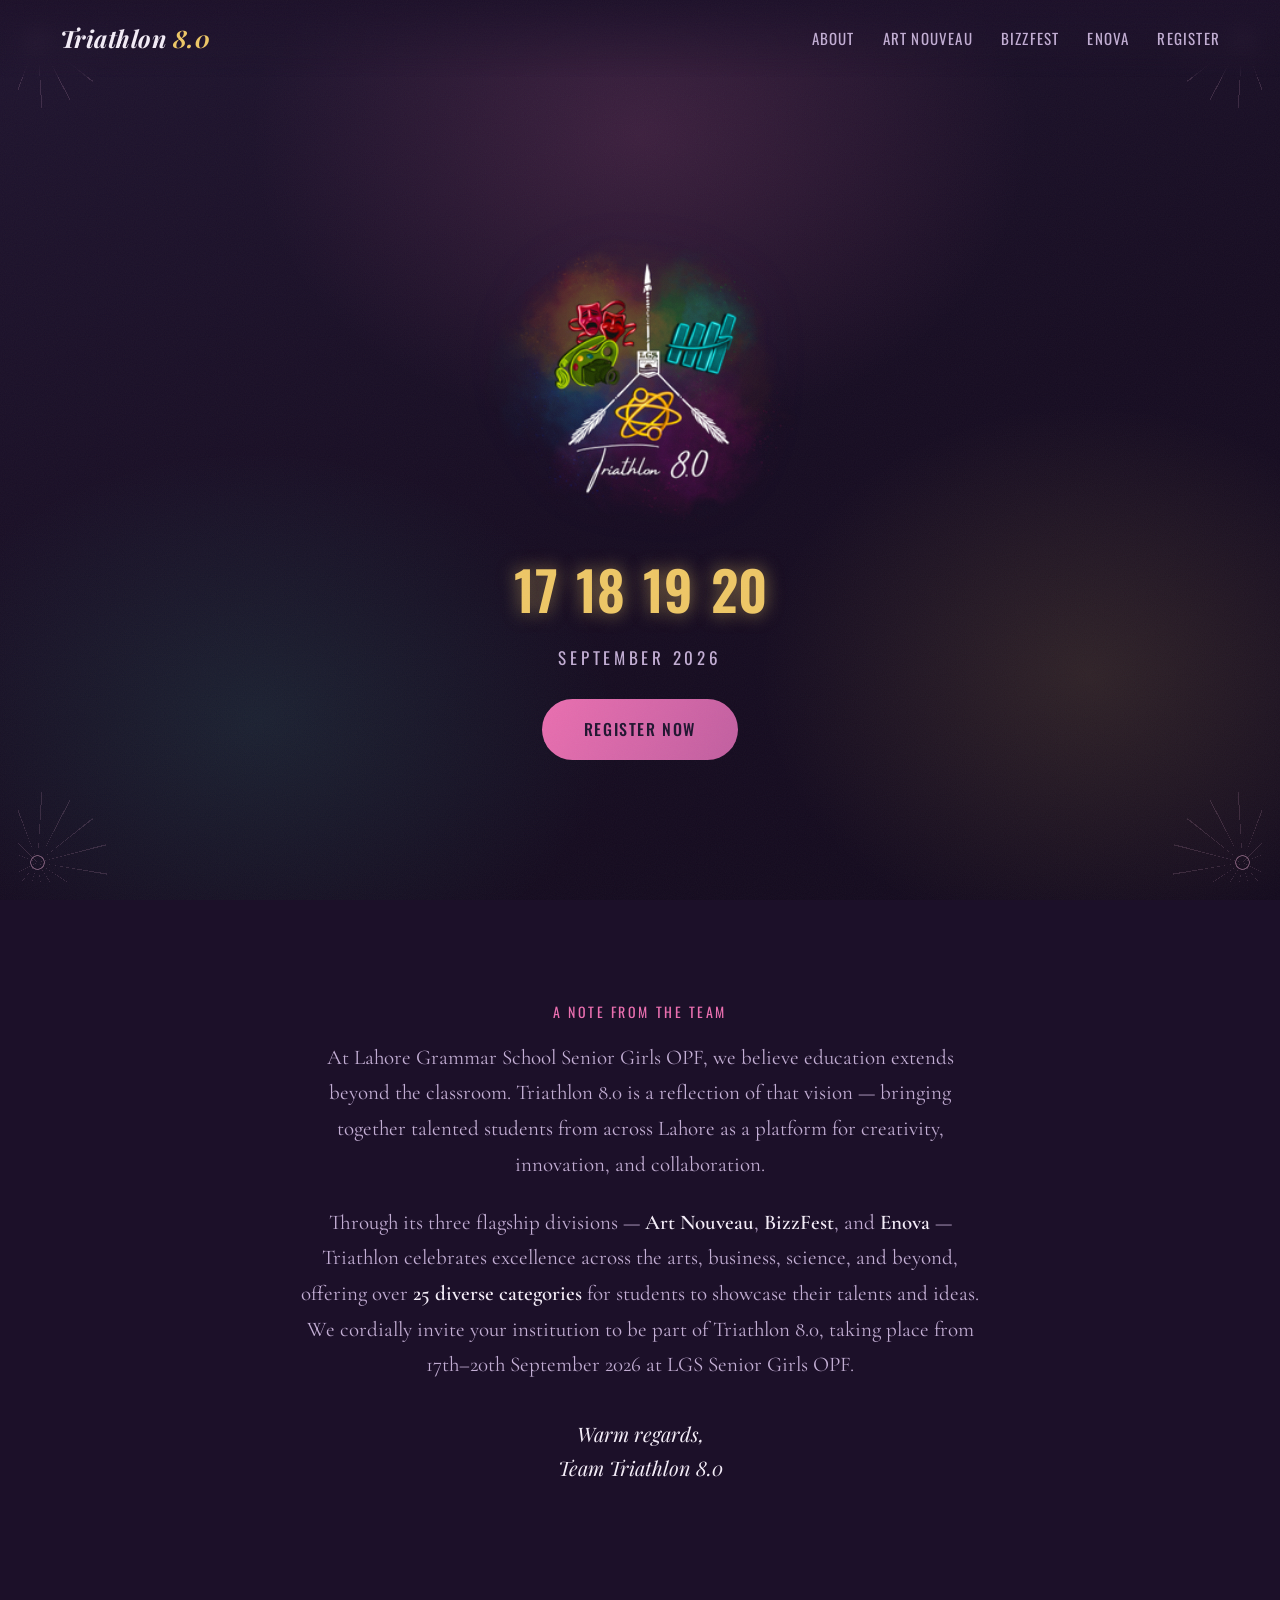
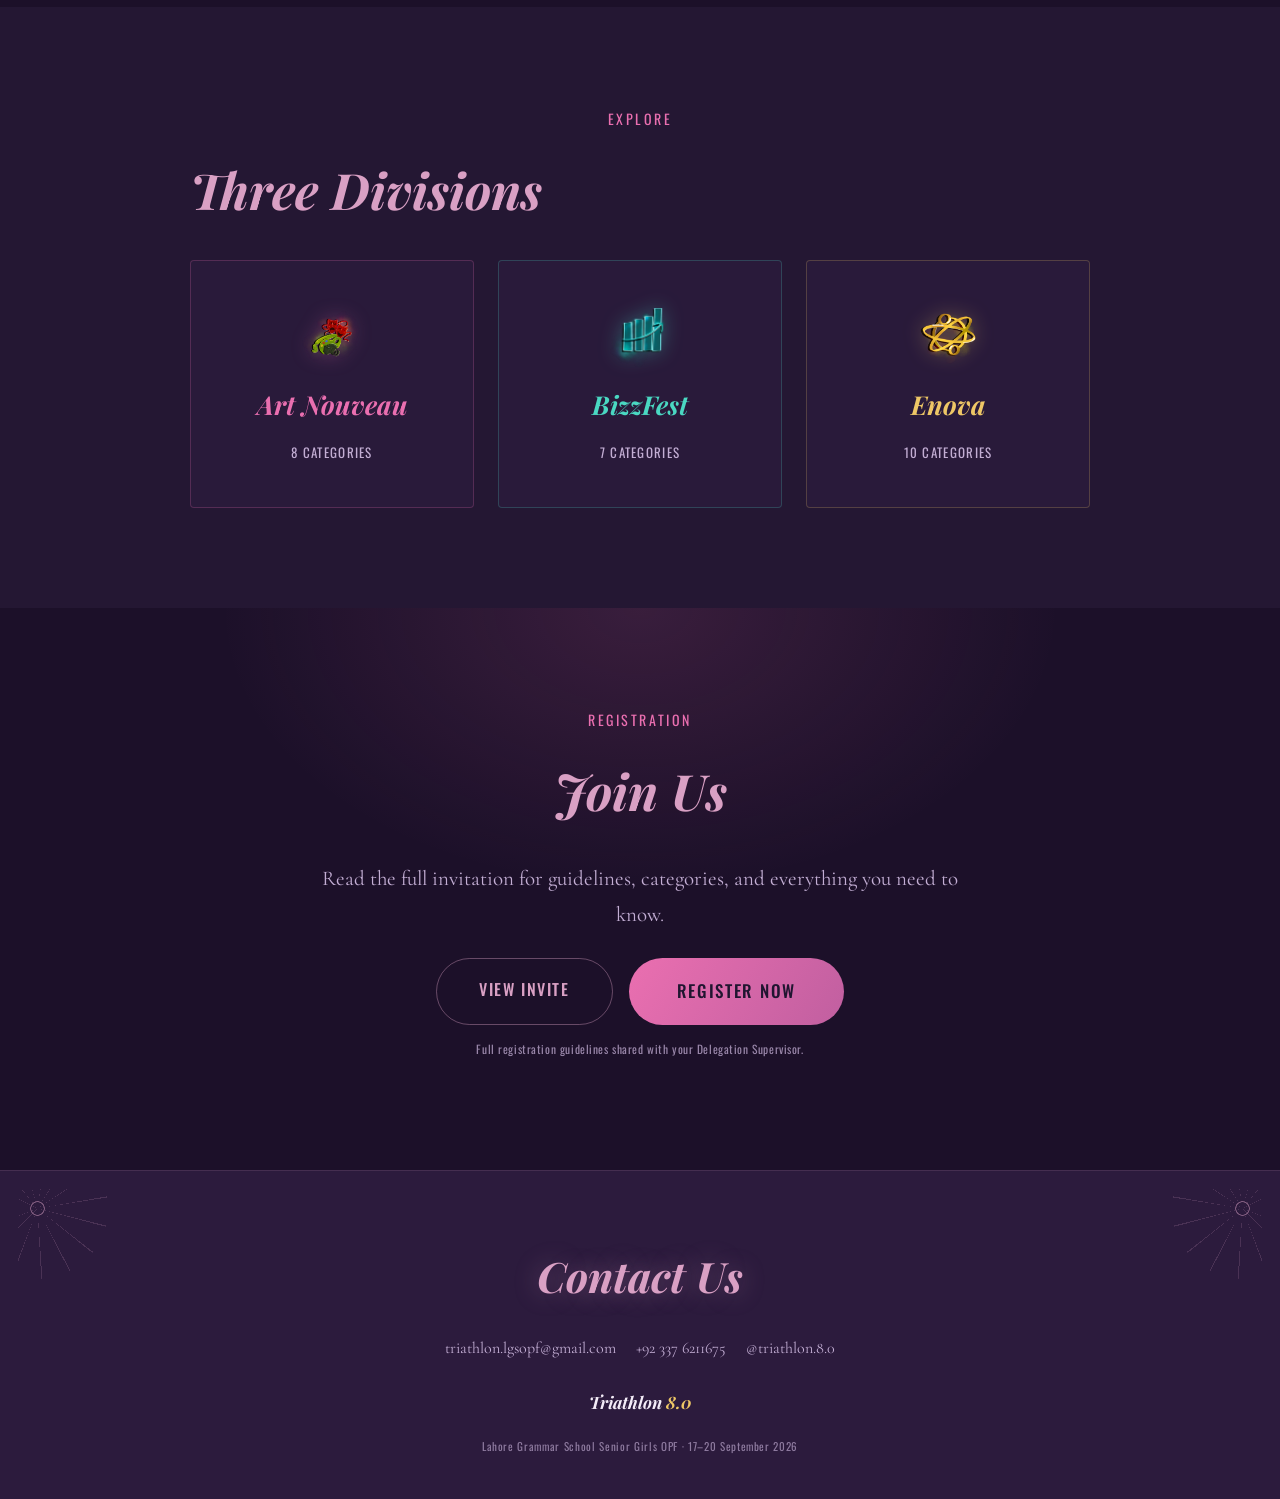
==== commit cb5458f1: "Update and rename index (7).html to index.html" ====
--- a/index.html
+++ b/index.html
@@ -40,7 +40,7 @@
     </div>
     <p class="hero-month">September 2026</p>
 
-    <a href="https://forms.gle/YdvnsfaEocgff3F69" target="_blank" rel="noopener" class="btn btn-primary">Register Now</a>
+    <a href="https://forms.gle/s5jE9JBKUJv6m9yQ7" target="_blank" rel="noopener" class="btn btn-primary">Register Now</a>
   </div>
 </header>
 
@@ -112,7 +112,7 @@
       </p>
       <div class="register-actions">
         <a href="triathlon-8.0-invite.pdf" target="_blank" rel="noopener" class="btn btn-secondary">View Invite</a>
-        <a href="https://forms.gle/YdvnsfaEocgff3F69" target="_blank" rel="noopener" class="btn btn-primary btn-large" id="register-link">Register Now</a>
+        <a href="https://forms.gle/s5jE9JBKUJv6m9yQ7" target="_blank" rel="noopener" class="btn btn-primary btn-large" id="register-link">Register Now</a>
       </div>
       <p class="register-note">Full registration guidelines shared with your Delegation Supervisor.</p>
     </div>
--- a/style.css
+++ b/style.css
@@ -0,0 +1,542 @@
+:root {
+  --bg: #1c1029;
+  --bg-panel: #241733;
+  --bg-panel-alt: #2c1b3d;
+  --card-bg: #291a3a;
+
+  --text: #f3ecf7;
+  --muted: #c3aed4;
+
+  --rose: #ea6fb0;      /* Art Nouveau */
+  --teal: #4ad8c2;      /* BizzFest */
+  --gold: #eec766;      /* Enova */
+  --vine: #d9a0c4;      /* ornament / whimsical accent */
+
+  --font-script: 'Playfair Display', serif;
+  --font-hand: 'Give You Glory', cursive;
+  --font-body: 'Cormorant Garamond', serif;
+  --font-display: 'Oswald', sans-serif;
+
+  --radius: 4px;
+}
+
+* { box-sizing: border-box; }
+html { scroll-behavior: smooth; }
+
+@media (prefers-reduced-motion: reduce) {
+  html { scroll-behavior: auto; }
+  * { animation: none !important; transition: none !important; }
+}
+
+body {
+  margin: 0;
+  background: var(--bg);
+  color: var(--text);
+  font-family: var(--font-body);
+  font-size: 21px;
+  line-height: 1.7;
+  -webkit-font-smoothing: antialiased;
+}
+
+.grain {
+  position: fixed;
+  inset: 0;
+  pointer-events: none;
+  z-index: 999;
+  opacity: 0.04;
+  background-image: url("data:image/svg+xml,%3Csvg xmlns='http://www.w3.org/2000/svg' width='120' height='120'%3E%3Cfilter id='n'%3E%3CfeTurbulence type='fractalNoise' baseFrequency='0.9' numOctaves='2' stitchTiles='stitch'/%3E%3C/filter%3E%3Crect width='100%25' height='100%25' filter='url(%23n)'/%3E%3C/svg%3E");
+}
+
+a { color: inherit; text-decoration: none; }
+strong { color: var(--text); font-weight: 600; }
+
+/* ---------- Ornate corner flourishes (echoes the invite's vine border) ---------- */
+.corner {
+  position: absolute;
+  width: 130px;
+  height: 130px;
+  pointer-events: none;
+  opacity: 0.5;
+  background-repeat: no-repeat;
+  background-size: contain;
+  z-index: 1;
+}
+.corner::before {
+  content: '';
+  position: absolute;
+  inset: 0;
+  background-image:
+    radial-gradient(circle at 15% 15%, transparent 0 6px, var(--vine) 6.5px 7px, transparent 7.5px),
+    repeating-conic-gradient(from 0deg at 15% 15%, transparent 0deg 8deg, rgba(217,160,196,0.35) 8deg 9deg, transparent 9deg 24deg);
+  -webkit-mask: radial-gradient(circle at 15% 15%, black 0 70px, transparent 71px);
+  mask: radial-gradient(circle at 15% 15%, black 0 70px, transparent 71px);
+}
+.corner-tl { top: 18px; left: 18px; }
+.corner-tr { top: 18px; right: 18px; transform: scaleX(-1); }
+.corner-bl { bottom: 18px; left: 18px; transform: scaleY(-1); }
+.corner-br { bottom: 18px; right: 18px; transform: scale(-1, -1); }
+
+/* ---------- Nav ---------- */
+.nav {
+  position: fixed;
+  top: 0; left: 0; right: 0;
+  z-index: 100;
+  display: flex;
+  align-items: center;
+  justify-content: space-between;
+  padding: 18px clamp(20px, 5vw, 60px);
+  backdrop-filter: blur(10px);
+  background: linear-gradient(to bottom, rgba(28,16,41,0.9), transparent);
+}
+.nav-brand {
+  font-family: var(--font-script);
+  font-weight: 700;
+  font-style: italic;
+  font-size: 24px;
+  letter-spacing: 0.02em;
+}
+.nav-brand span { color: var(--gold); }
+.nav-links {
+  display: flex;
+  gap: clamp(14px, 2.5vw, 28px);
+  font-family: var(--font-display);
+  font-size: 15px;
+  letter-spacing: 0.08em;
+  text-transform: uppercase;
+  color: var(--muted);
+}
+.nav-links a { transition: color 0.2s ease; }
+.nav-links a:hover { color: var(--rose); }
+.nav-links a.active-art { color: var(--rose); }
+.nav-links a.active-biz { color: var(--teal); }
+.nav-links a.active-sci { color: var(--gold); }
+
+/* ---------- Hero ---------- */
+.hero {
+  position: relative;
+  min-height: 100vh;
+  display: flex;
+  align-items: center;
+  justify-content: center;
+  overflow: hidden;
+  padding: 150px 24px 90px;
+  text-align: center;
+  background:
+    radial-gradient(ellipse 650px 500px at 50% 15%, rgba(234,111,176,0.16), transparent 60%),
+    radial-gradient(ellipse 600px 450px at 20% 80%, rgba(74,216,194,0.10), transparent 60%),
+    radial-gradient(ellipse 550px 450px at 85% 75%, rgba(238,199,102,0.12), transparent 60%),
+    linear-gradient(160deg, #201530 0%, #170d22 55%, #140b1e 100%);
+}
+
+.hero-content { position: relative; z-index: 2; max-width: 640px; }
+
+.crest-img {
+  width: 220px;
+  max-width: 70vw;
+  height: auto;
+  margin-bottom: 18px;
+  filter: drop-shadow(0 0 18px rgba(238,199,102,0.12));
+}
+
+.hero-invitation {
+  font-family: var(--font-script);
+  font-style: italic;
+  font-weight: 700;
+  font-size: clamp(38px, 8vw, 62px);
+  margin: 0 0 30px;
+  color: var(--vine);
+  text-shadow: 0 0 30px rgba(217,160,196,0.4);
+  letter-spacing: 0.01em;
+}
+
+.emblem-img {
+  width: 340px;
+  max-width: 85vw;
+  height: auto;
+  margin: 4px auto 0;
+  display: block;
+  filter: drop-shadow(0 0 34px rgba(155,92,246,0.14));
+}
+.emblem-img-top {
+  width: 320px;
+  margin: 0 auto 8px;
+}
+
+.hero-dates {
+  margin-top: 10px;
+  display: flex;
+  justify-content: center;
+  gap: 18px;
+}
+.hero-dates span {
+  font-family: var(--font-display);
+  font-weight: 600;
+  font-size: clamp(38px, 7vw, 54px);
+  color: var(--gold);
+  text-shadow: 0 0 18px rgba(238,199,102,0.55);
+}
+.hero-month {
+  font-family: var(--font-display);
+  letter-spacing: 0.22em;
+  text-transform: uppercase;
+  font-size: 17px;
+  color: var(--muted);
+  margin: 8px 0 0;
+}
+
+/* ---------- Buttons ---------- */
+.btn {
+  display: inline-block;
+  margin-top: 26px;
+  padding: 17px 42px;
+  border-radius: 999px;
+  font-family: var(--font-display);
+  font-weight: 500;
+  font-size: 16px;
+  letter-spacing: 0.1em;
+  text-transform: uppercase;
+  transition: transform 0.2s ease, box-shadow 0.2s ease;
+}
+.btn-primary {
+  background: linear-gradient(120deg, var(--rose), #c15fa0);
+  color: #201530;
+  box-shadow: 0 0 0 rgba(234,111,176,0);
+}
+.btn-primary:hover {
+  transform: translateY(-2px);
+  box-shadow: 0 10px 32px rgba(234,111,176,0.35);
+}
+.btn-large { font-size: 17px; padding: 19px 48px; }
+
+/* ---------- Sections ---------- */
+.section { padding: 100px 24px; position: relative; }
+.section-alt { background: var(--bg-panel); }
+.section-inner { max-width: 900px; margin: 0 auto; }
+
+.kicker {
+  font-family: var(--font-display);
+  font-size: 14px;
+  letter-spacing: 0.18em;
+  text-transform: uppercase;
+  color: var(--rose);
+  margin: 0 0 16px;
+}
+.kicker.center { text-align: center; }
+
+.body-text { color: var(--muted); font-size: 21px; }
+.center-text { text-align: center; max-width: 68ch; margin: 0 auto 22px; }
+.signoff { font-family: var(--font-script); font-style: italic; color: var(--text); font-size: 20px; margin-top: 34px; }
+
+.about-inner { max-width: 760px; }
+
+/* ---------- Division headers ---------- */
+.division-head { text-align: center; margin-bottom: 22px; }
+.division-title {
+  font-family: var(--font-script);
+  font-weight: 900;
+  font-size: clamp(38px, 7vw, 60px);
+  margin: 0;
+  letter-spacing: 0.01em;
+}
+.div-art { color: var(--rose); text-shadow: 0 0 30px rgba(234,111,176,0.35); }
+.div-biz { color: var(--teal); text-shadow: 0 0 30px rgba(74,216,194,0.3); }
+.div-sci { color: var(--gold); text-shadow: 0 0 30px rgba(238,199,102,0.3); }
+
+.division-sub {
+  font-family: var(--font-display);
+  font-size: 13.5px;
+  letter-spacing: 0.1em;
+  text-transform: uppercase;
+  color: var(--muted);
+  margin: 10px 0 0;
+}
+.division-intro {
+  text-align: center;
+  max-width: 62ch;
+  margin: 0 auto 48px;
+  font-style: italic;
+}
+
+/* ---------- Division link cards (home page) ---------- */
+.division-links {
+  display: grid;
+  grid-template-columns: repeat(3, 1fr);
+  gap: 24px;
+}
+@media (max-width: 760px) {
+  .division-links { grid-template-columns: 1fr; }
+}
+
+.division-link {
+  display: flex;
+  flex-direction: column;
+  align-items: center;
+  gap: 14px;
+  padding: 44px 24px;
+  border-radius: var(--radius);
+  background: var(--card-bg);
+  border: 1px solid rgba(255,255,255,0.08);
+  transition: transform 0.25s ease, box-shadow 0.25s ease, border-color 0.25s ease;
+}
+.division-link:hover { transform: translateY(-6px); }
+
+.division-link-icon {
+  width: 64px;
+  height: 64px;
+  display: flex;
+  align-items: center;
+  justify-content: center;
+}
+.division-link-icon img {
+  max-width: 100%;
+  max-height: 100%;
+  object-fit: contain;
+}
+.division-link-name {
+  font-family: var(--font-script);
+  font-weight: 700;
+  font-style: italic;
+  font-size: 26px;
+}
+.division-link-meta {
+  font-family: var(--font-display);
+  font-size: 13px;
+  letter-spacing: 0.1em;
+  text-transform: uppercase;
+  color: var(--muted);
+}
+
+.div-link-art { border-color: rgba(234,111,176,0.22); }
+.div-link-art .division-link-icon img { filter: drop-shadow(0 0 10px rgba(234,111,176,0.35)); }
+.div-link-art .division-link-name { color: var(--rose); }
+.div-link-art:hover { box-shadow: 0 0 40px rgba(234,111,176,0.16); border-color: rgba(234,111,176,0.5); }
+
+.div-link-biz { border-color: rgba(74,216,194,0.22); }
+.div-link-biz .division-link-icon img { filter: drop-shadow(0 0 10px rgba(74,216,194,0.35)); }
+.div-link-biz .division-link-name { color: var(--teal); }
+.div-link-biz:hover { box-shadow: 0 0 40px rgba(74,216,194,0.16); border-color: rgba(74,216,194,0.5); }
+
+.div-link-sci { border-color: rgba(238,199,102,0.22); }
+.div-link-sci .division-link-icon img { filter: drop-shadow(0 0 10px rgba(238,199,102,0.35)); }
+.div-link-sci .division-link-name { color: var(--gold); }
+.div-link-sci:hover { box-shadow: 0 0 40px rgba(238,199,102,0.16); border-color: rgba(238,199,102,0.5); }
+
+/* ---------- Division hero (dedicated division pages) ---------- */
+.division-hero {
+  position: relative;
+  padding: 150px 24px 80px;
+  text-align: center;
+  overflow: hidden;
+}
+.div-hero-art { background: radial-gradient(ellipse 650px 450px at 50% 0%, rgba(234,111,176,0.14), transparent 65%), var(--bg); }
+.div-hero-biz { background: radial-gradient(ellipse 650px 450px at 50% 0%, rgba(74,216,194,0.12), transparent 65%), var(--bg); }
+.div-hero-sci { background: radial-gradient(ellipse 650px 450px at 50% 0%, rgba(238,199,102,0.13), transparent 65%), var(--bg); }
+
+.back-link {
+  display: inline-block;
+  margin-bottom: 34px;
+  font-family: var(--font-display);
+  font-size: 11.5px;
+  letter-spacing: 0.1em;
+  text-transform: uppercase;
+  color: var(--muted);
+  transition: color 0.2s ease;
+}
+.back-link:hover { color: var(--text); }
+
+.division-hero .division-intro { margin-top: 20px; }
+
+/* ---------- Accordion ---------- */
+.accordion { display: flex; flex-direction: column; gap: 10px; }
+.acc-item {
+  border: 1px solid rgba(217,160,196,0.16);
+  border-radius: var(--radius);
+  background: var(--card-bg);
+  overflow: hidden;
+}
+[data-division="biz"] .acc-item { border-color: rgba(74,216,194,0.18); }
+[data-division="sci"] .acc-item { border-color: rgba(238,199,102,0.18); }
+
+.acc-trigger {
+  width: 100%;
+  display: flex;
+  align-items: center;
+  gap: 18px;
+  padding: 18px 24px;
+  background: none;
+  border: none;
+  color: var(--text);
+  font-family: var(--font-body);
+  font-size: 21px;
+  text-align: left;
+  cursor: pointer;
+}
+.acc-num {
+  font-family: var(--font-display);
+  font-size: 13.5px;
+  color: var(--rose);
+  letter-spacing: 0.05em;
+  min-width: 24px;
+}
+[data-division="biz"] .acc-num { color: var(--teal); }
+[data-division="sci"] .acc-num { color: var(--gold); }
+
+.acc-name { flex: 1; }
+.acc-name em { font-style: italic; color: var(--muted); font-size: 16.5px; }
+
+.acc-plus {
+  font-family: var(--font-display);
+  font-size: 20px;
+  color: var(--muted);
+  transition: transform 0.25s ease;
+}
+.acc-item.open .acc-plus { transform: rotate(45deg); color: var(--rose); }
+[data-division="biz"] .acc-item.open .acc-plus { color: var(--teal); }
+[data-division="sci"] .acc-item.open .acc-plus { color: var(--gold); }
+
+.acc-panel {
+  max-height: 0;
+  overflow: hidden;
+  transition: max-height 0.35s ease, padding 0.35s ease;
+  padding: 0 24px;
+  color: var(--muted);
+}
+.acc-item.open .acc-panel { padding: 0 24px 22px; }
+
+.sub-list { margin: 0; padding-left: 20px; }
+.sub-list li { margin-bottom: 8px; }
+.sub-list strong { color: var(--text); }
+
+.doc-link {
+  display: inline-block;
+  margin-top: 10px;
+  font-family: var(--font-display);
+  font-size: 13px;
+  letter-spacing: 0.08em;
+  text-transform: uppercase;
+  padding: 8px 16px;
+  border-radius: 999px;
+  border: 1px solid rgba(255,255,255,0.15);
+}
+.doc-link.is-pending {
+  color: var(--muted);
+  opacity: 0.6;
+  pointer-events: none;
+  cursor: default;
+}
+
+/* ---------- Registration ---------- */
+.register-band {
+  text-align: center;
+  background:
+    radial-gradient(ellipse 600px 400px at 50% 0%, rgba(234,111,176,0.14), transparent 70%),
+    var(--bg);
+}
+.register-inner { display: flex; flex-direction: column; align-items: center; }
+.register-copy { margin-bottom: 8px; }
+.register-actions {
+  display: flex;
+  gap: 16px;
+  flex-wrap: wrap;
+  justify-content: center;
+  margin-top: 18px;
+}
+.register-actions .btn { margin-top: 0; }
+.btn-secondary {
+  margin-top: 0;
+  background: transparent;
+  color: var(--vine);
+  border: 1px solid rgba(217,160,196,0.4);
+}
+.btn-secondary:hover {
+  transform: translateY(-2px);
+  border-color: var(--rose);
+  color: var(--rose);
+}
+.section-title-script {
+  font-family: var(--font-script);
+  font-style: italic;
+  font-weight: 700;
+  font-size: clamp(34px, 6vw, 50px);
+  color: var(--vine);
+  margin: 0 0 28px;
+}
+.reg-notes {
+  list-style: none;
+  padding: 0;
+  margin: 0 0 8px;
+  color: var(--muted);
+  font-size: 19px;
+  max-width: 46ch;
+}
+.reg-notes li { margin-bottom: 8px; position: relative; padding-left: 18px; }
+.reg-notes li::before {
+  content: '✦';
+  position: absolute;
+  left: 0;
+  color: var(--rose);
+  font-size: 11px;
+  top: 6px;
+}
+.register-note {
+  margin-top: 14px;
+  font-family: var(--font-display);
+  font-size: 11.5px;
+  letter-spacing: 0.05em;
+  color: var(--muted);
+  opacity: 0.75;
+}
+
+/* ---------- Footer ---------- */
+.footer {
+  position: relative;
+  padding: 70px 24px 44px;
+  background: var(--bg-panel-alt);
+  border-top: 1px solid rgba(217,160,196,0.14);
+}
+.footer-inner {
+  max-width: 700px;
+  margin: 0 auto;
+  display: flex;
+  flex-direction: column;
+  align-items: center;
+  gap: 16px;
+  text-align: center;
+}
+.footer-script {
+  font-family: var(--font-script);
+  font-style: italic;
+  font-weight: 700;
+  font-size: clamp(30px, 5vw, 42px);
+  color: var(--vine);
+  margin: 0 0 6px;
+  text-shadow: 0 0 24px rgba(217,160,196,0.35);
+}
+.footer-meta {
+  display: flex;
+  gap: 20px;
+  flex-wrap: wrap;
+  justify-content: center;
+  font-size: 16px;
+  color: var(--muted);
+}
+.footer-meta a { transition: color 0.2s ease; }
+.footer-meta a:hover { color: var(--rose); }
+
+.footer-brand {
+  font-family: var(--font-script);
+  font-style: italic;
+  font-weight: 700;
+  font-size: 17px;
+  margin-top: 10px;
+}
+.footer-brand span { color: var(--gold); }
+
+.footer-copy {
+  font-family: var(--font-display);
+  font-size: 11px;
+  letter-spacing: 0.06em;
+  color: var(--muted);
+  opacity: 0.65;
+  margin: 4px 0 0;
+}
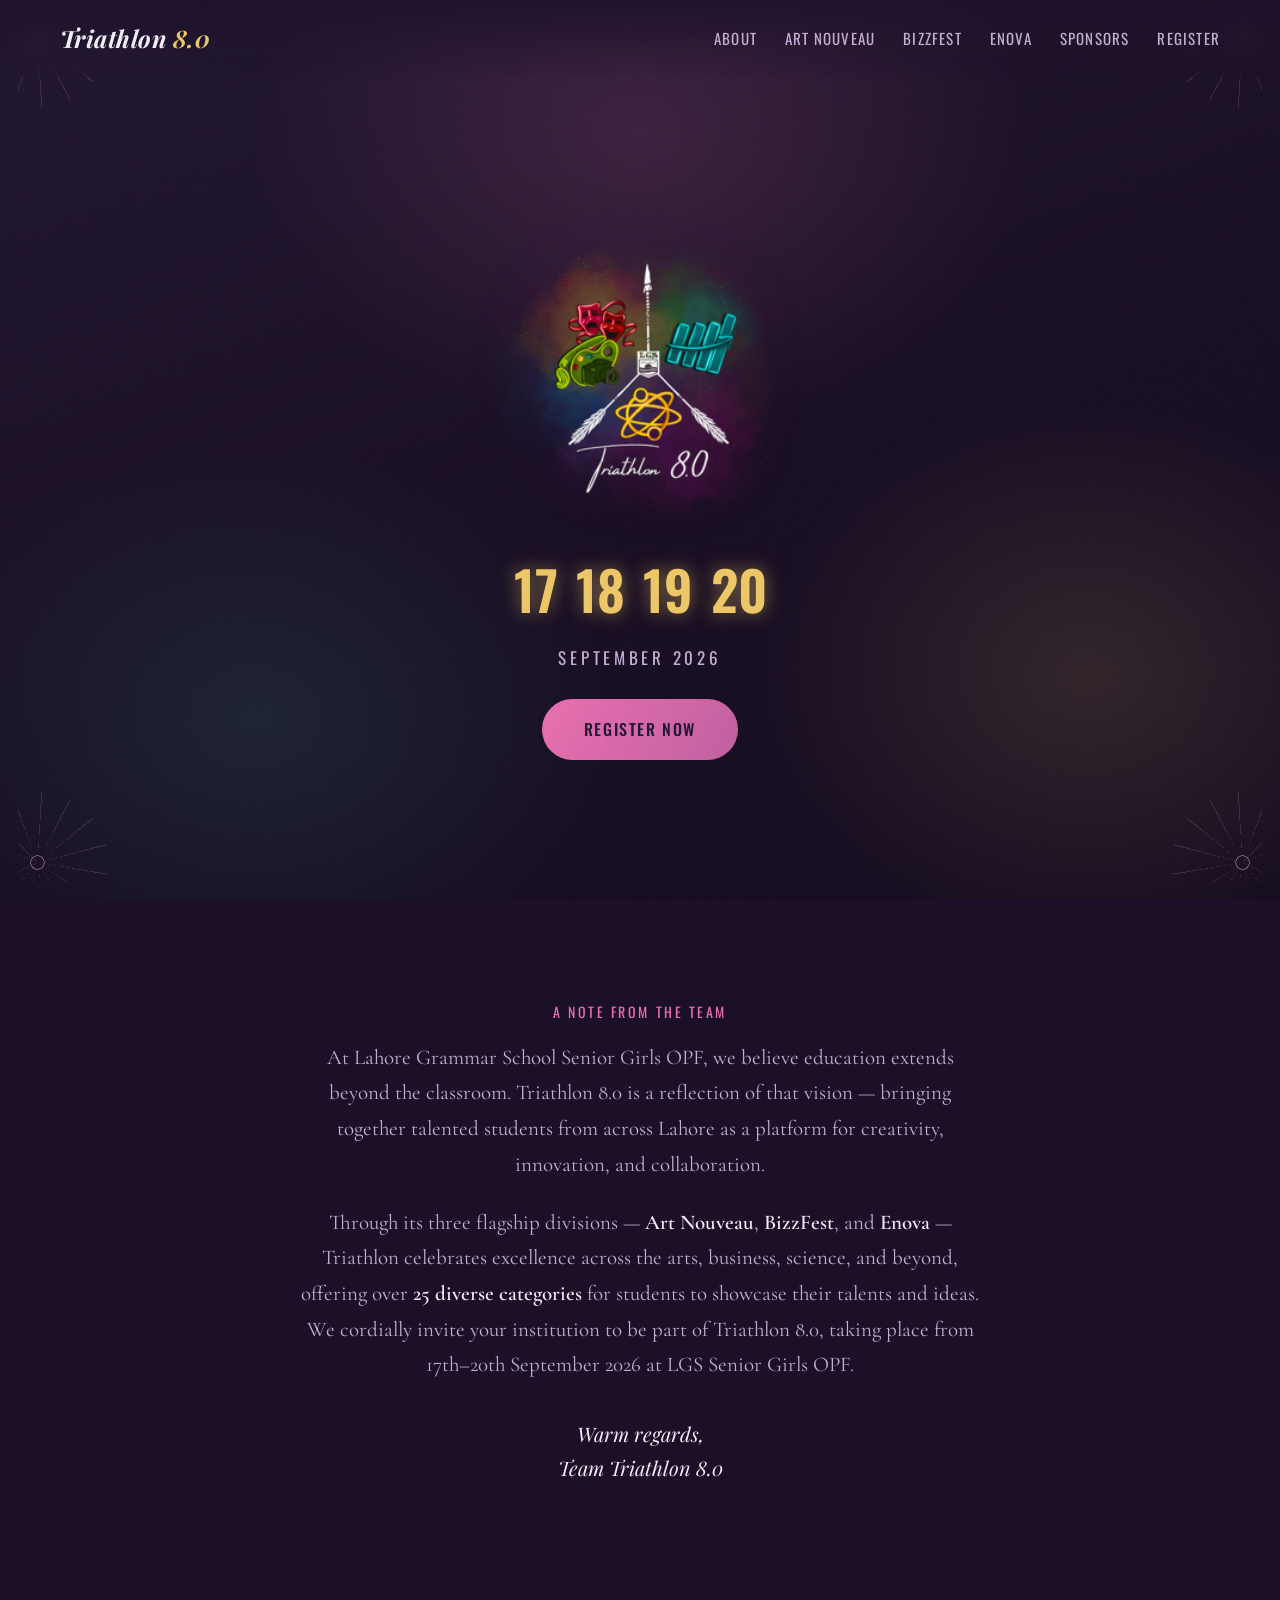
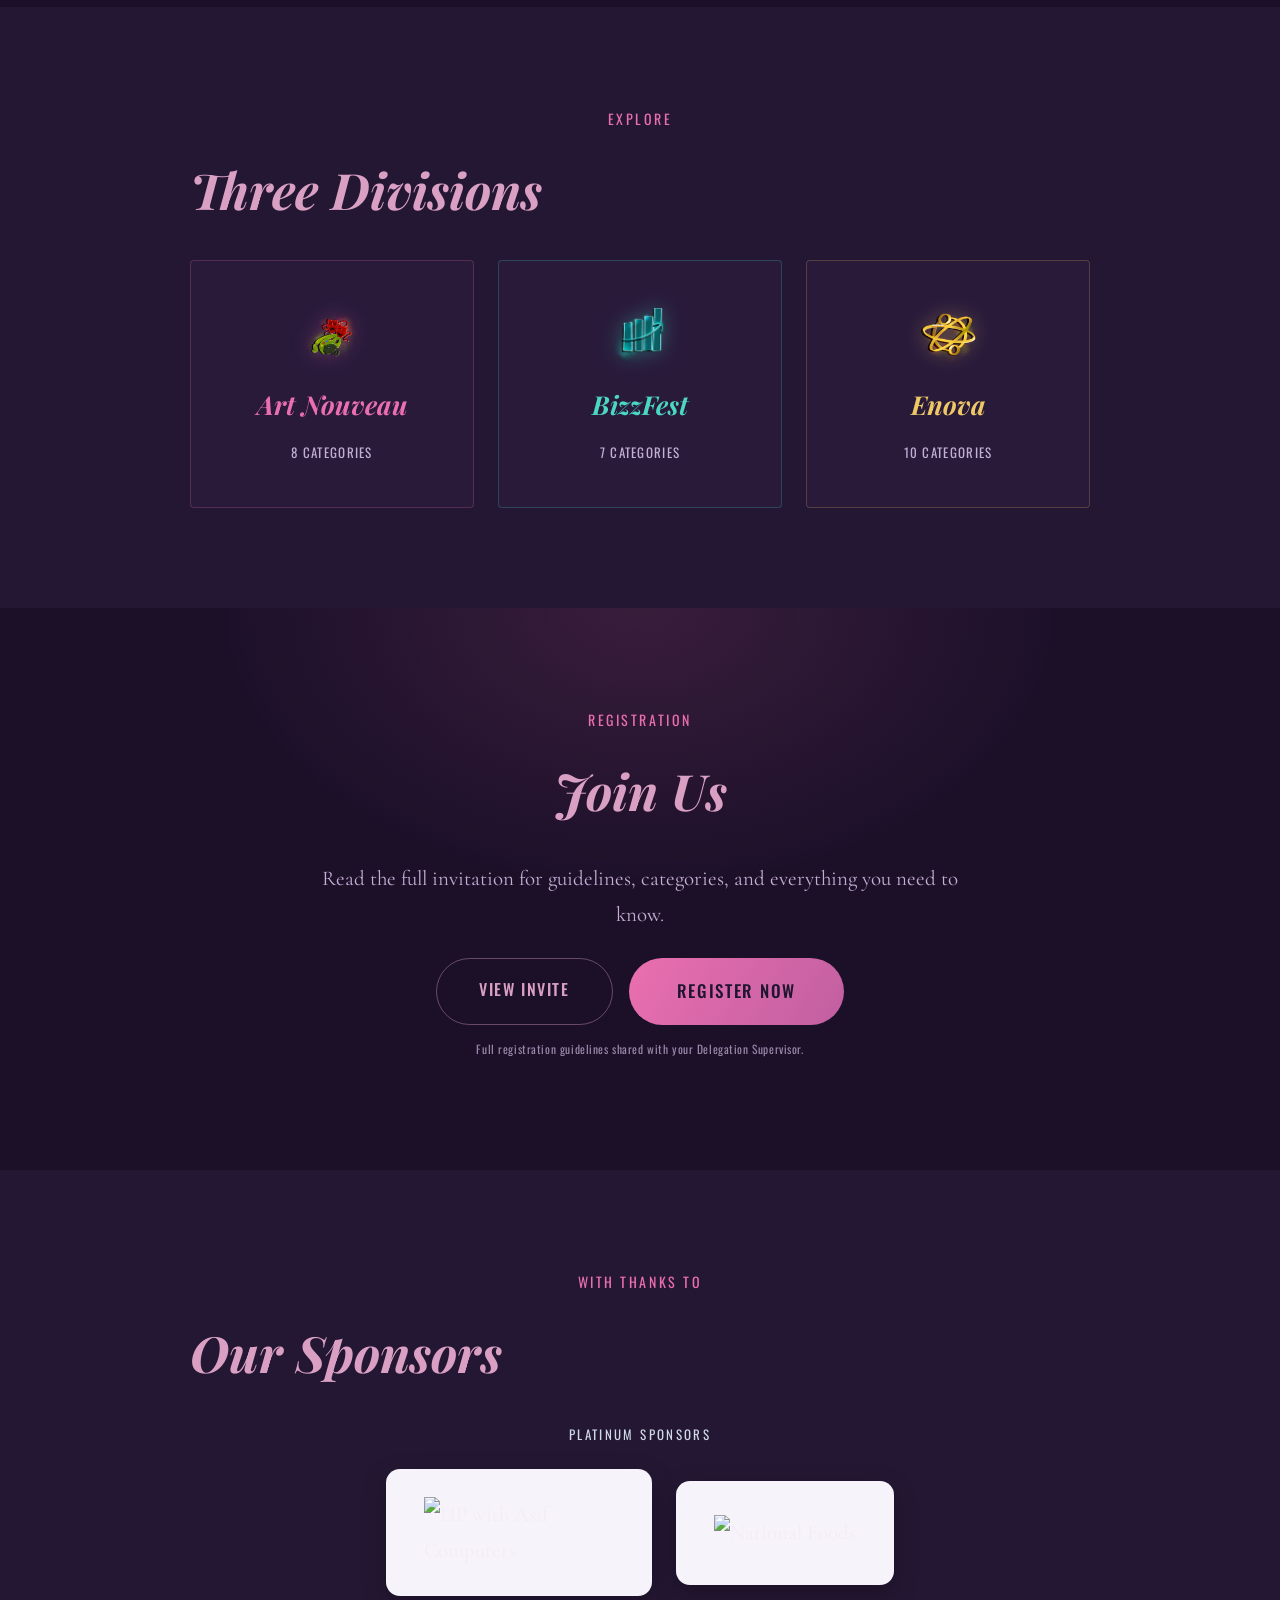
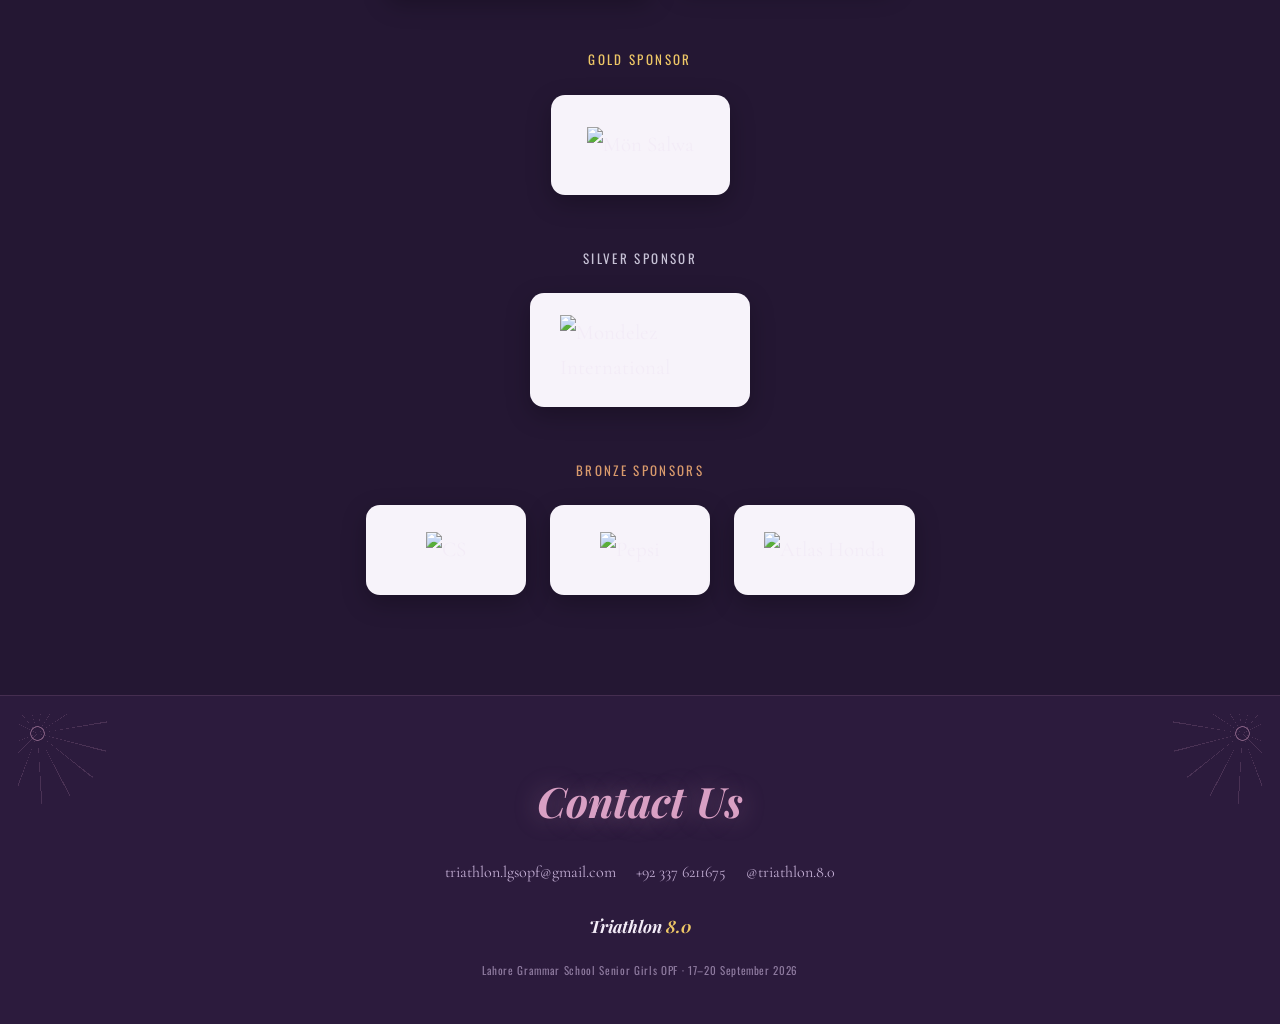
==== commit c39bfc89: "Add files via upload" ====
--- a/index.html
+++ b/index.html
@@ -21,6 +21,7 @@
     <a href="art-nouveau.html">Art Nouveau</a>
     <a href="bizzfest.html">BizzFest</a>
     <a href="enova.html">Enova</a>
+    <a href="index.html#sponsors">Sponsors</a>
     <a href="index.html#register">Register</a>
   </div>
 </nav>
@@ -40,7 +41,7 @@
     </div>
     <p class="hero-month">September 2026</p>
 
-    <a href="https://forms.gle/s5jE9JBKUJv6m9yQ7" target="_blank" rel="noopener" class="btn btn-primary">Register Now</a>
+    <a href="https://forms.gle/YdvnsfaEocgff3F69" target="_blank" rel="noopener" class="btn btn-primary">Register Now</a>
   </div>
 </header>
 
@@ -112,9 +113,47 @@
       </p>
       <div class="register-actions">
         <a href="triathlon-8.0-invite.pdf" target="_blank" rel="noopener" class="btn btn-secondary">View Invite</a>
-        <a href="https://forms.gle/s5jE9JBKUJv6m9yQ7" target="_blank" rel="noopener" class="btn btn-primary btn-large" id="register-link">Register Now</a>
+        <a href="https://forms.gle/YdvnsfaEocgff3F69" target="_blank" rel="noopener" class="btn btn-primary btn-large" id="register-link">Register Now</a>
       </div>
       <p class="register-note">Full registration guidelines shared with your Delegation Supervisor.</p>
+    </div>
+  </section>
+  <!-- ============ SPONSORS ============ -->
+  <section class="section section-alt" id="sponsors">
+    <div class="section-inner">
+      <p class="kicker center">With Thanks To</p>
+      <h2 class="section-title-script center">Our Sponsors</h2>
+
+      <div class="sponsor-tier">
+        <p class="sponsor-tier-label tier-platinum">Platinum Sponsors</p>
+        <div class="sponsor-row">
+          <div class="sponsor-card"><img src="sponsors/hp-asif.png" alt="HP with Asif Computers"></div>
+          <div class="sponsor-card"><img src="sponsors/national-foods.png" alt="National Foods"></div>
+        </div>
+      </div>
+
+      <div class="sponsor-tier">
+        <p class="sponsor-tier-label tier-gold">Gold Sponsor</p>
+        <div class="sponsor-row">
+          <div class="sponsor-card"><img src="sponsors/mon-salwa.png" alt="Mön Salwa"></div>
+        </div>
+      </div>
+
+      <div class="sponsor-tier">
+        <p class="sponsor-tier-label tier-silver">Silver Sponsor</p>
+        <div class="sponsor-row">
+          <div class="sponsor-card"><img src="sponsors/mondelez.png" alt="Mondelez International"></div>
+        </div>
+      </div>
+
+      <div class="sponsor-tier">
+        <p class="sponsor-tier-label tier-bronze">Bronze Sponsors</p>
+        <div class="sponsor-row">
+          <div class="sponsor-card"><img src="sponsors/star-cs.png" alt="CS"></div>
+          <div class="sponsor-card"><img src="sponsors/pepsi.png" alt="Pepsi"></div>
+          <div class="sponsor-card"><img src="sponsors/atlas-honda.png" alt="Atlas Honda"></div>
+        </div>
+      </div>
     </div>
   </section>
 
--- a/style.css
+++ b/style.css
@@ -487,6 +487,59 @@
   opacity: 0.75;
 }
 
+/* ---------- Sponsors ---------- */
+.sponsor-tier { margin-bottom: 52px; }
+.sponsor-tier:last-child { margin-bottom: 0; }
+
+.sponsor-tier-label {
+  text-align: center;
+  font-family: var(--font-display);
+  font-size: 13px;
+  letter-spacing: 0.18em;
+  text-transform: uppercase;
+  margin: 0 0 24px;
+}
+.tier-platinum { color: #cfd8e8; }
+.tier-gold { color: var(--gold); }
+.tier-silver { color: #c7c2d6; }
+.tier-bronze { color: #d99a6c; }
+
+.sponsor-row {
+  display: flex;
+  flex-wrap: wrap;
+  justify-content: center;
+  align-items: center;
+  gap: 24px;
+}
+
+.sponsor-card {
+  background: #f7f3fa;
+  border-radius: 14px;
+  padding: 22px 30px;
+  display: flex;
+  align-items: center;
+  justify-content: center;
+  min-width: 160px;
+  min-height: 90px;
+  box-shadow: 0 8px 24px rgba(0,0,0,0.25);
+  transition: transform 0.25s ease;
+}
+.sponsor-card:hover { transform: translateY(-4px); }
+.sponsor-card img {
+  max-width: 160px;
+  max-height: 70px;
+  width: auto;
+  height: auto;
+  object-fit: contain;
+}
+
+/* Platinum & Gold cards a touch larger to reflect tier */
+.tier-platinum ~ .sponsor-row .sponsor-card,
+.sponsor-tier:has(.tier-platinum) .sponsor-card { padding: 28px 38px; min-height: 104px; }
+.sponsor-tier:has(.tier-platinum) .sponsor-card img { max-width: 190px; max-height: 84px; }
+.sponsor-tier:has(.tier-gold) .sponsor-card { padding: 26px 36px; min-height: 100px; }
+.sponsor-tier:has(.tier-gold) .sponsor-card img { max-width: 180px; max-height: 80px; }
+
 /* ---------- Footer ---------- */
 .footer {
   position: relative;
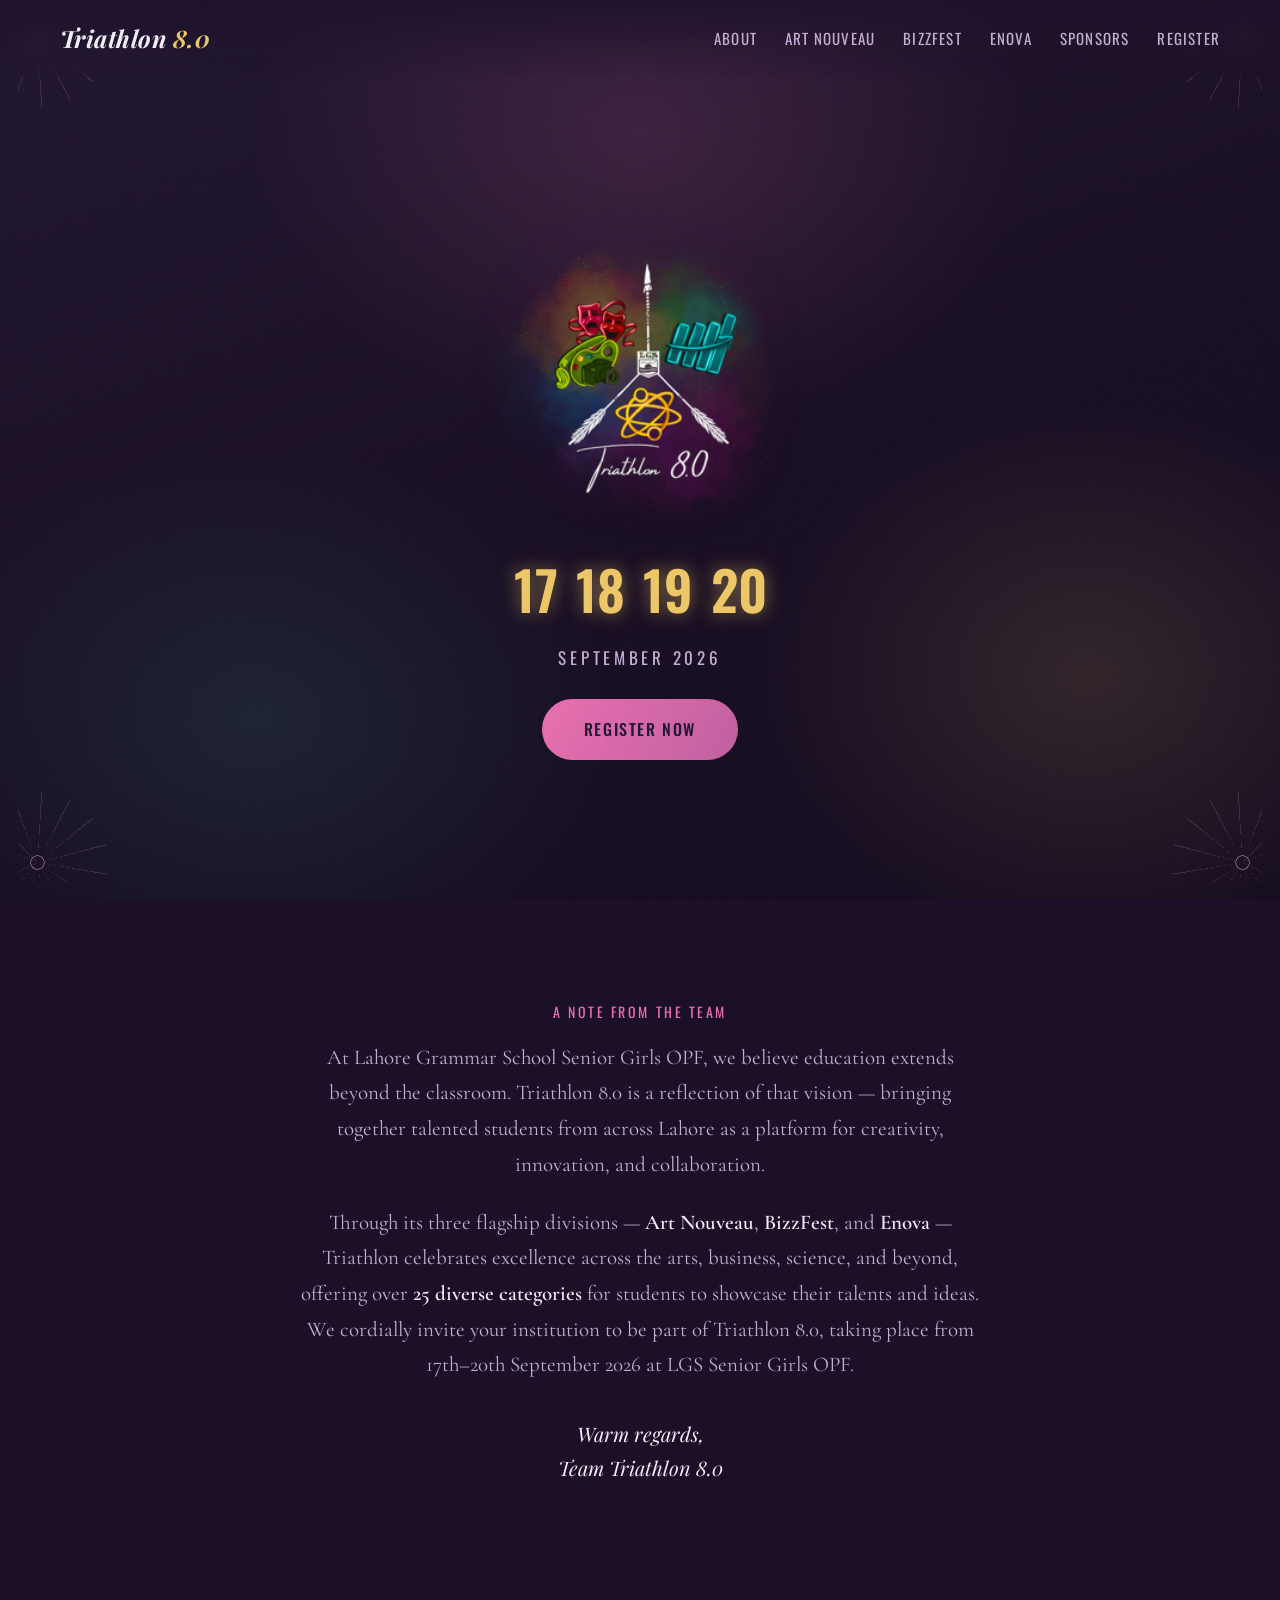
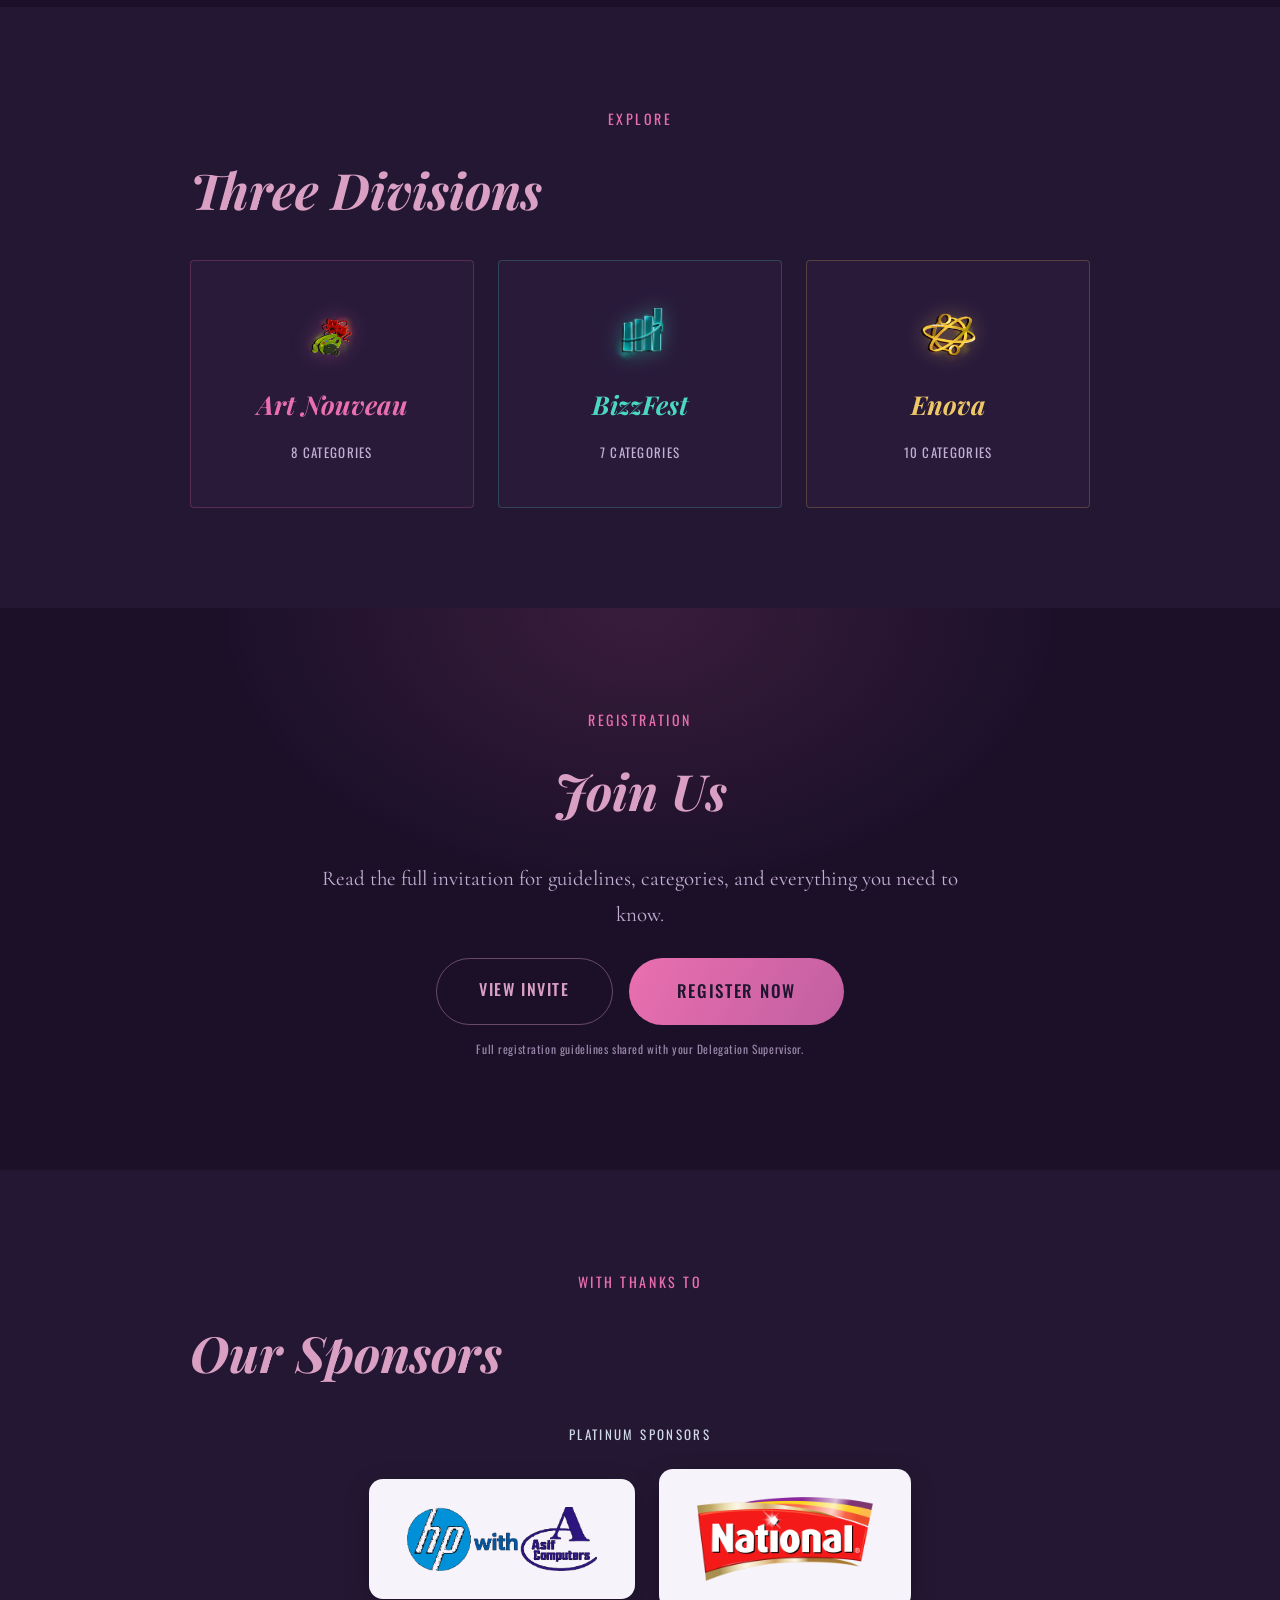
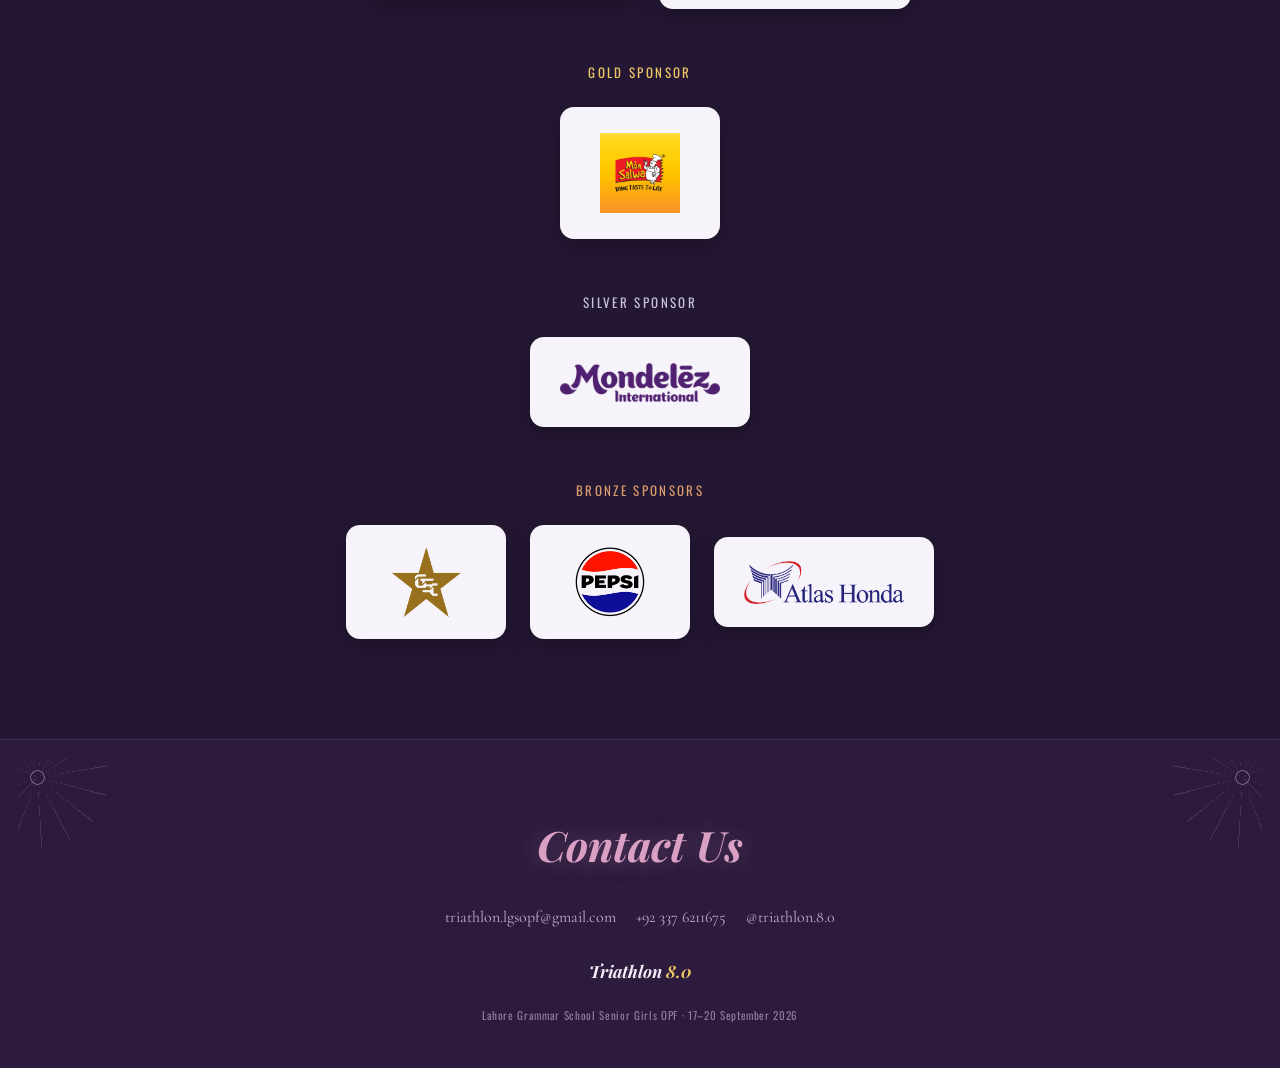
==== commit 1a1a5d6c: "Add files via upload" ====
--- a/index.html
+++ b/index.html
@@ -127,31 +127,31 @@
       <div class="sponsor-tier">
         <p class="sponsor-tier-label tier-platinum">Platinum Sponsors</p>
         <div class="sponsor-row">
-          <div class="sponsor-card"><img src="sponsors/hp-asif.png" alt="HP with Asif Computers"></div>
-          <div class="sponsor-card"><img src="sponsors/national-foods.png" alt="National Foods"></div>
+          <div class="sponsor-card"><img src="hp-asif.png" alt="HP with Asif Computers"></div>
+          <div class="sponsor-card"><img src="national-foods.png" alt="National Foods"></div>
         </div>
       </div>
 
       <div class="sponsor-tier">
         <p class="sponsor-tier-label tier-gold">Gold Sponsor</p>
         <div class="sponsor-row">
-          <div class="sponsor-card"><img src="sponsors/mon-salwa.png" alt="Mön Salwa"></div>
+          <div class="sponsor-card"><img src="mon-salwa.png" alt="Mön Salwa"></div>
         </div>
       </div>
 
       <div class="sponsor-tier">
         <p class="sponsor-tier-label tier-silver">Silver Sponsor</p>
         <div class="sponsor-row">
-          <div class="sponsor-card"><img src="sponsors/mondelez.png" alt="Mondelez International"></div>
+          <div class="sponsor-card"><img src="mondelez.png" alt="Mondelez International"></div>
         </div>
       </div>
 
       <div class="sponsor-tier">
         <p class="sponsor-tier-label tier-bronze">Bronze Sponsors</p>
         <div class="sponsor-row">
-          <div class="sponsor-card"><img src="sponsors/star-cs.png" alt="CS"></div>
-          <div class="sponsor-card"><img src="sponsors/pepsi.png" alt="Pepsi"></div>
-          <div class="sponsor-card"><img src="sponsors/atlas-honda.png" alt="Atlas Honda"></div>
+          <div class="sponsor-card"><img src="star-cs.png" alt="CS"></div>
+          <div class="sponsor-card"><img src="pepsi.png" alt="Pepsi"></div>
+          <div class="sponsor-card"><img src="atlas-honda.png" alt="Atlas Honda"></div>
         </div>
       </div>
     </div>
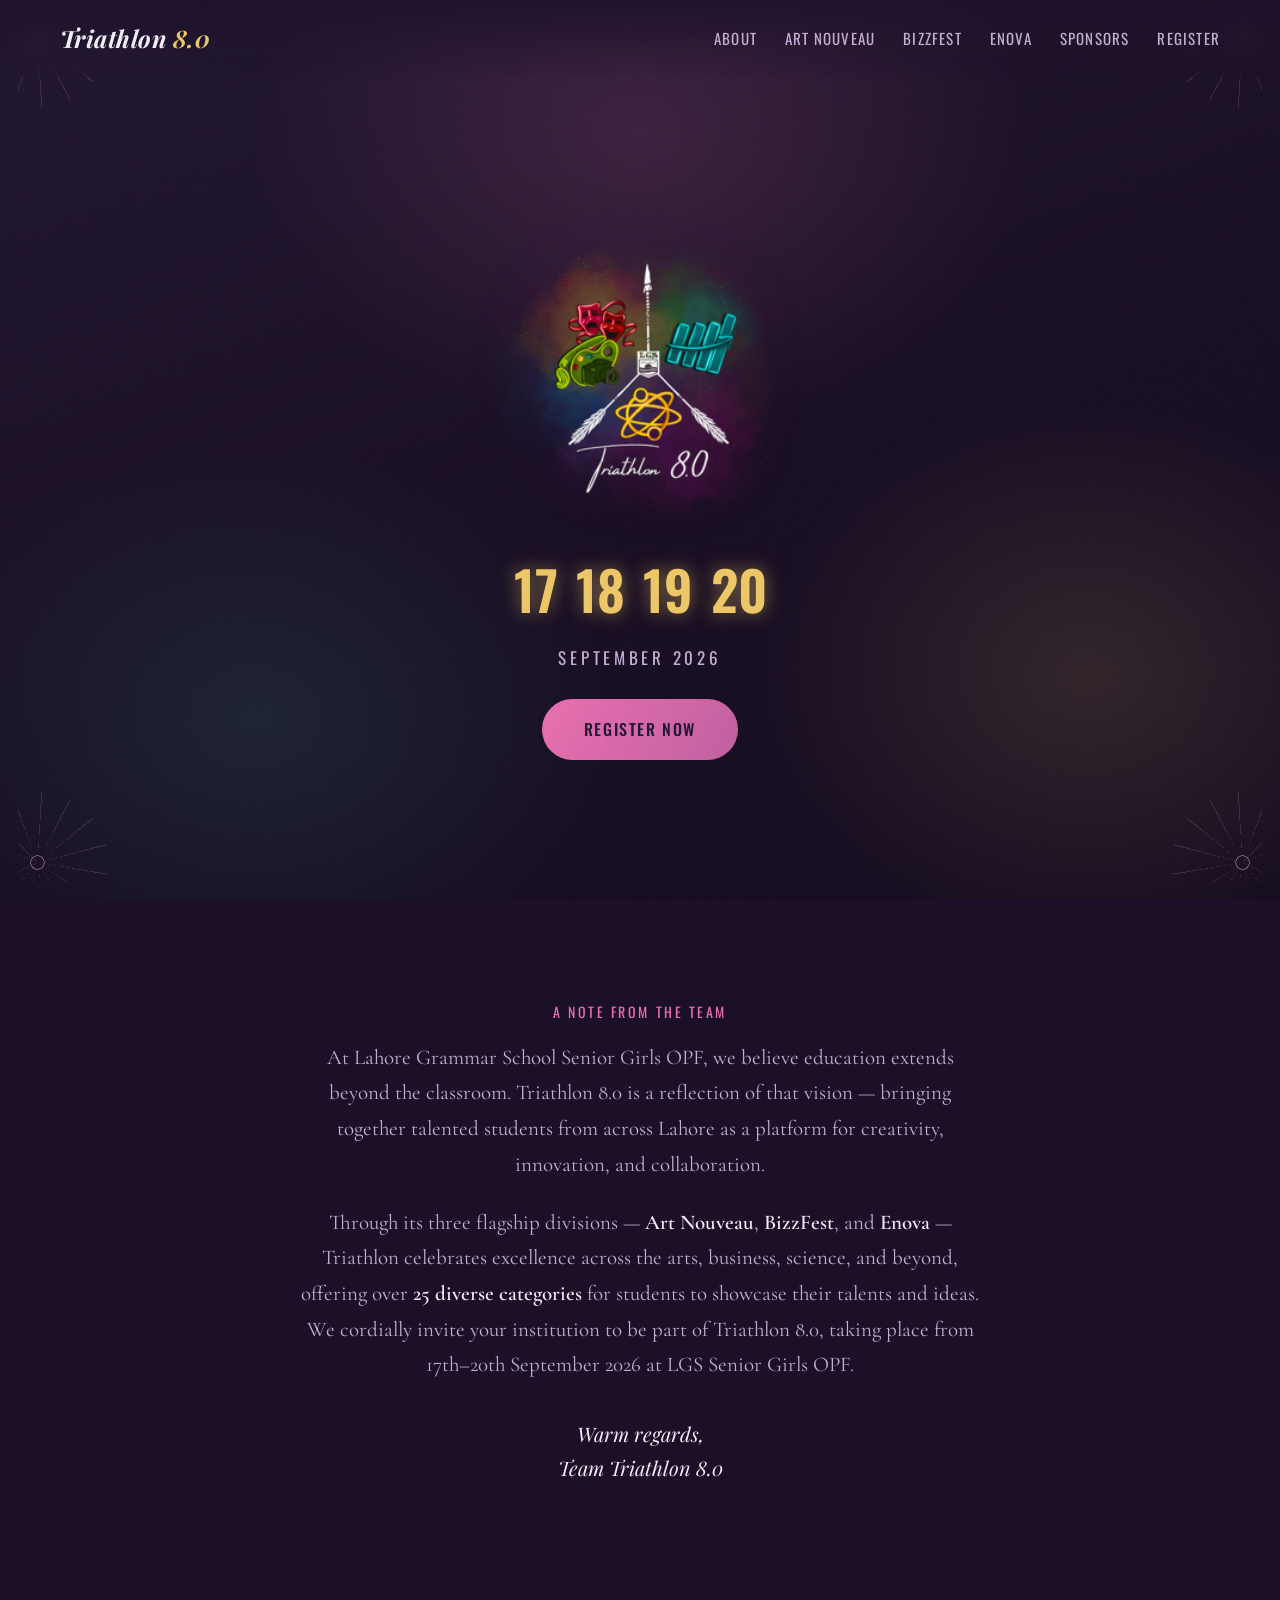
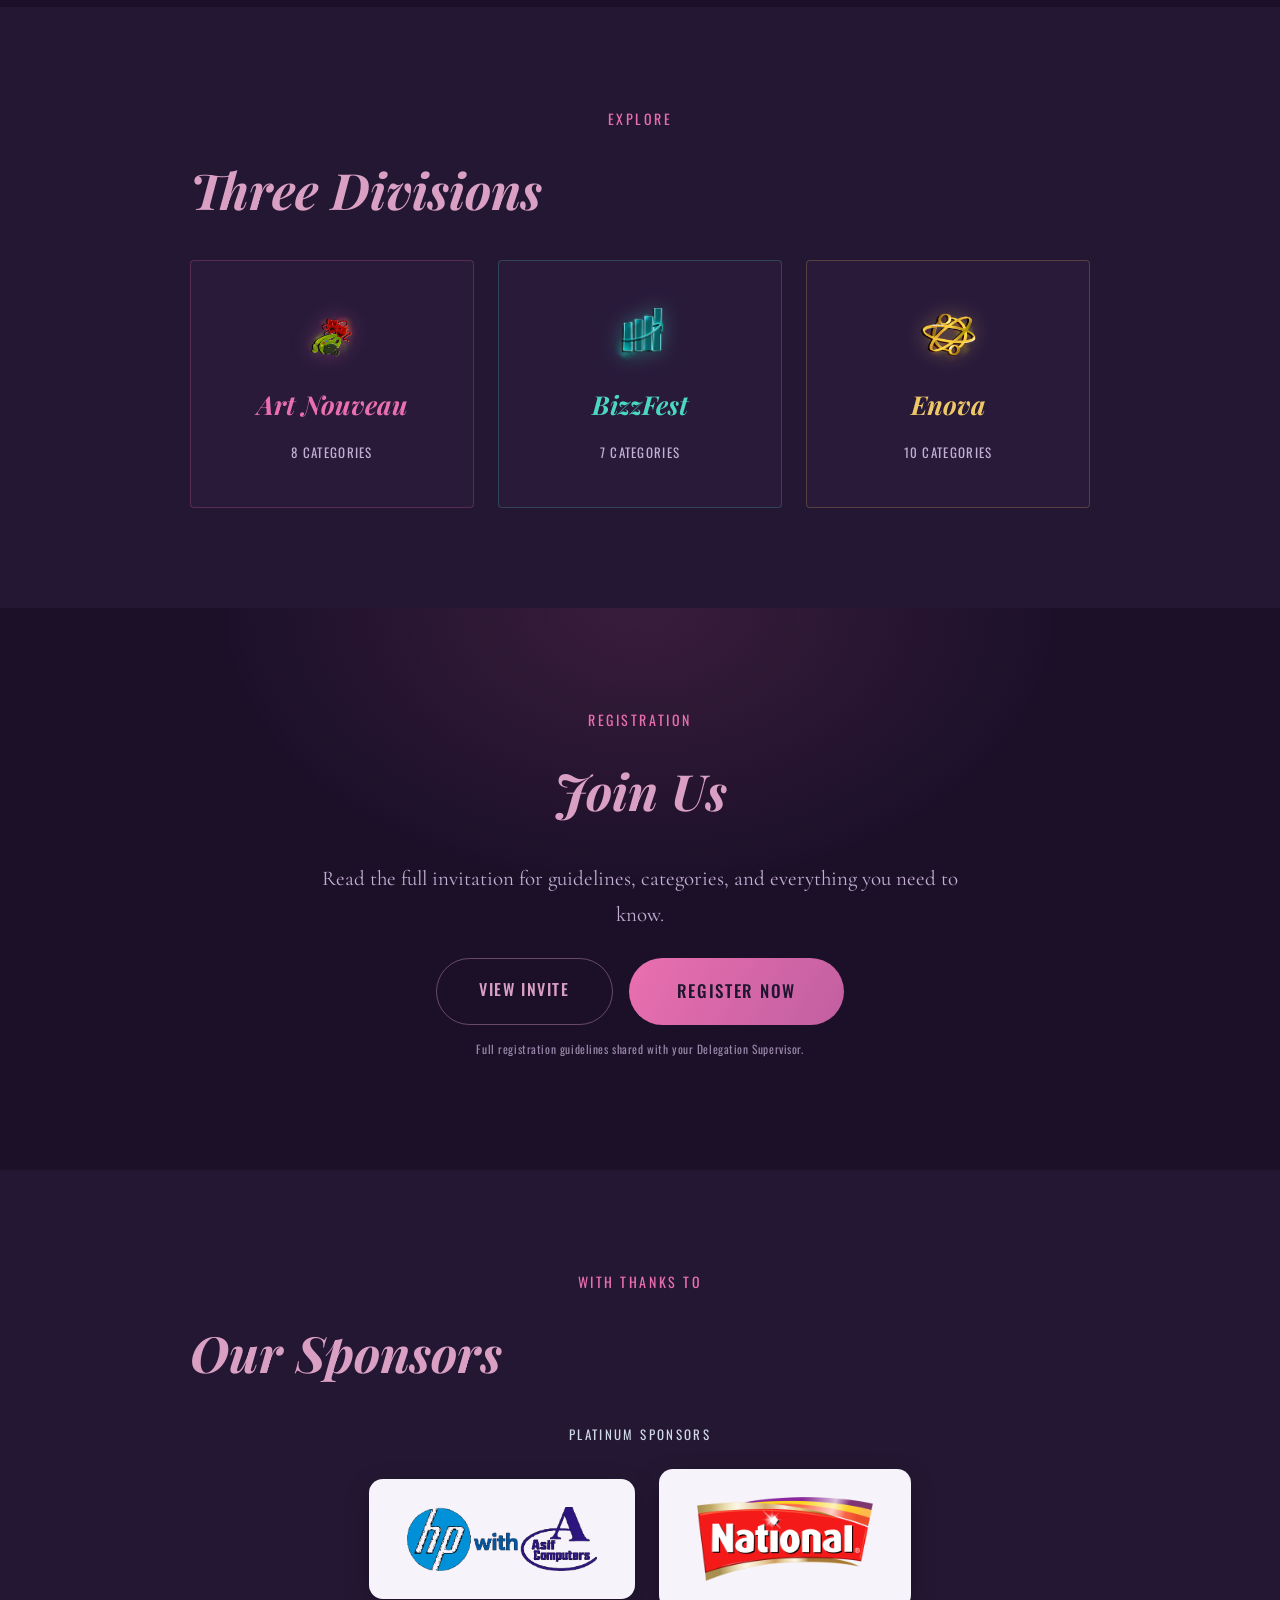
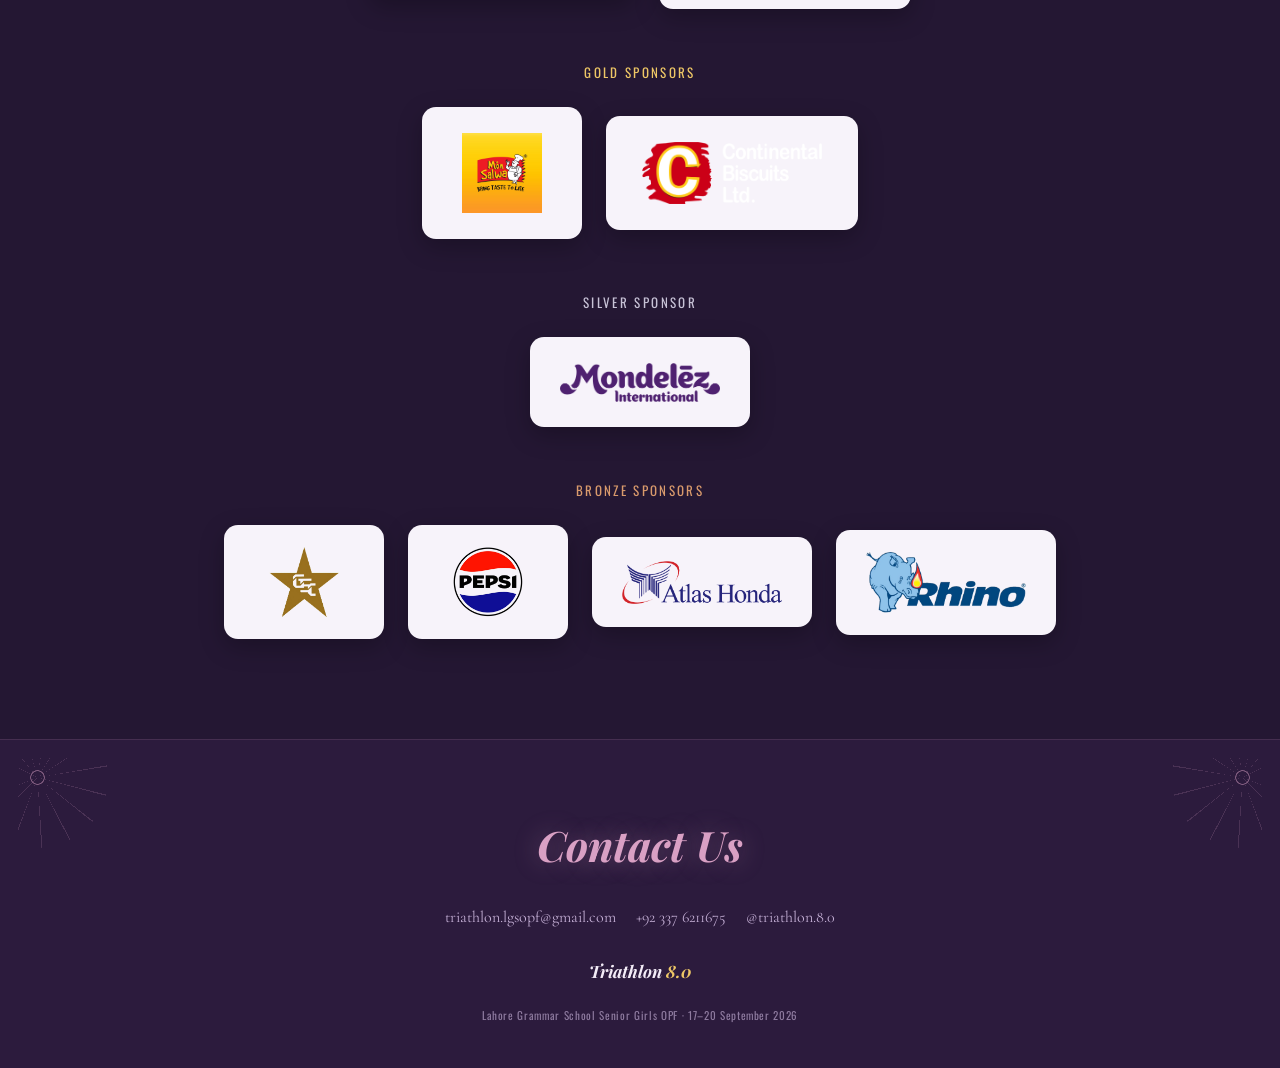
==== commit c0e8aaf3: "Add files via upload" ====
--- a/index.html
+++ b/index.html
@@ -133,9 +133,10 @@
       </div>
 
       <div class="sponsor-tier">
-        <p class="sponsor-tier-label tier-gold">Gold Sponsor</p>
+        <p class="sponsor-tier-label tier-gold">Gold Sponsors</p>
         <div class="sponsor-row">
           <div class="sponsor-card"><img src="mon-salwa.png" alt="Mön Salwa"></div>
+          <div class="sponsor-card"><img src="continental.png" alt="Continental"></div>
         </div>
       </div>
 
@@ -152,6 +153,7 @@
           <div class="sponsor-card"><img src="star-cs.png" alt="CS"></div>
           <div class="sponsor-card"><img src="pepsi.png" alt="Pepsi"></div>
           <div class="sponsor-card"><img src="atlas-honda.png" alt="Atlas Honda"></div>
+          <div class="sponsor-card"><img src="rhino.png" alt="Rhino"></div>
         </div>
       </div>
     </div>
--- a/style.css
+++ b/style.css
@@ -404,7 +404,7 @@
 .acc-item.open .acc-panel { padding: 0 24px 22px; }
 
 .sub-list { margin: 0; padding-left: 20px; }
-.sub-list li { margin-bottom: 8px; }
+.sub-list li { margin-bottom: 10px; }
 .sub-list strong { color: var(--text); }
 
 .doc-link {
@@ -424,6 +424,18 @@
   pointer-events: none;
   cursor: default;
 }
+.doc-link-inline {
+  margin: 0 0 0 10px;
+  padding: 3px 12px;
+  font-size: 11px;
+  vertical-align: middle;
+  color: var(--rose);
+  border-color: rgba(234,111,176,0.35);
+  transition: color 0.2s ease, border-color 0.2s ease, background 0.2s ease;
+}
+[data-division="biz"] .doc-link-inline { color: var(--teal); border-color: rgba(74,216,194,0.35); }
+[data-division="sci"] .doc-link-inline { color: var(--gold); border-color: rgba(238,199,102,0.35); }
+.doc-link-inline:hover { background: rgba(255,255,255,0.06); }
 
 /* ---------- Registration ---------- */
 .register-band {
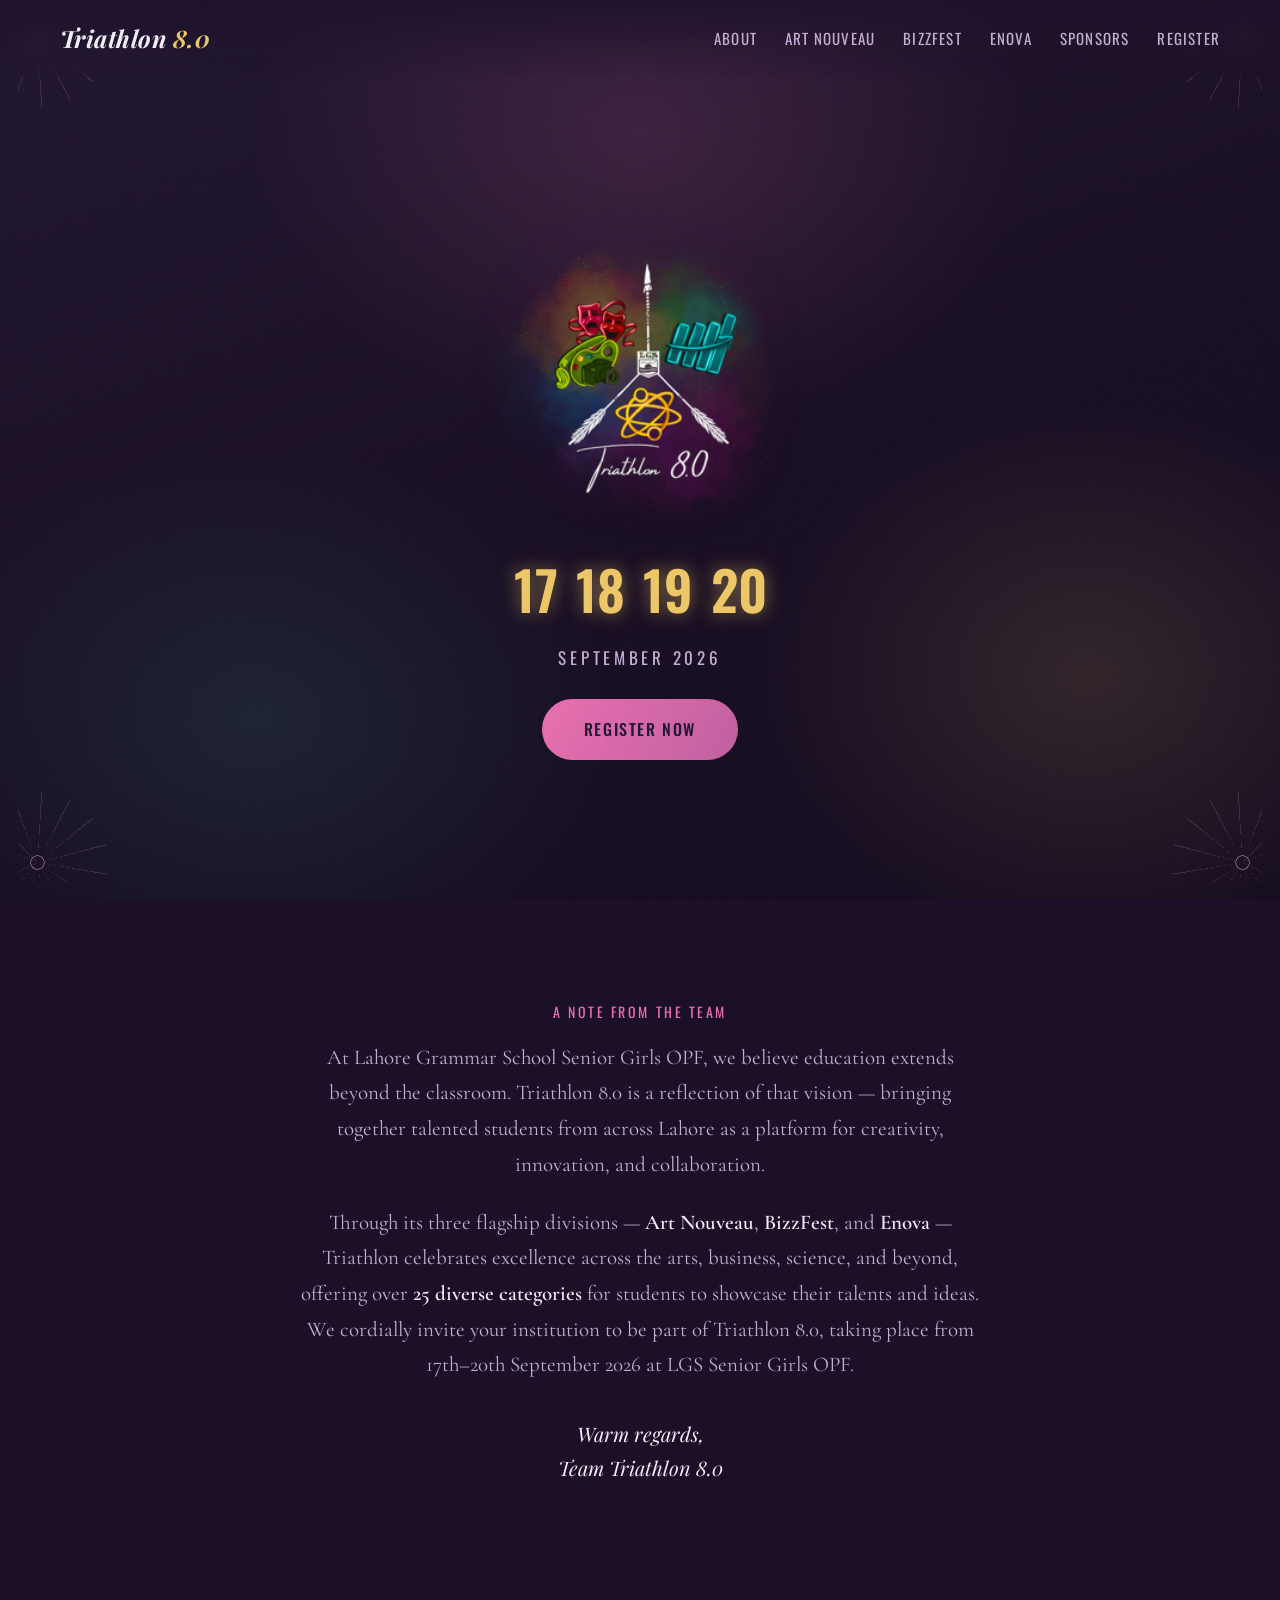
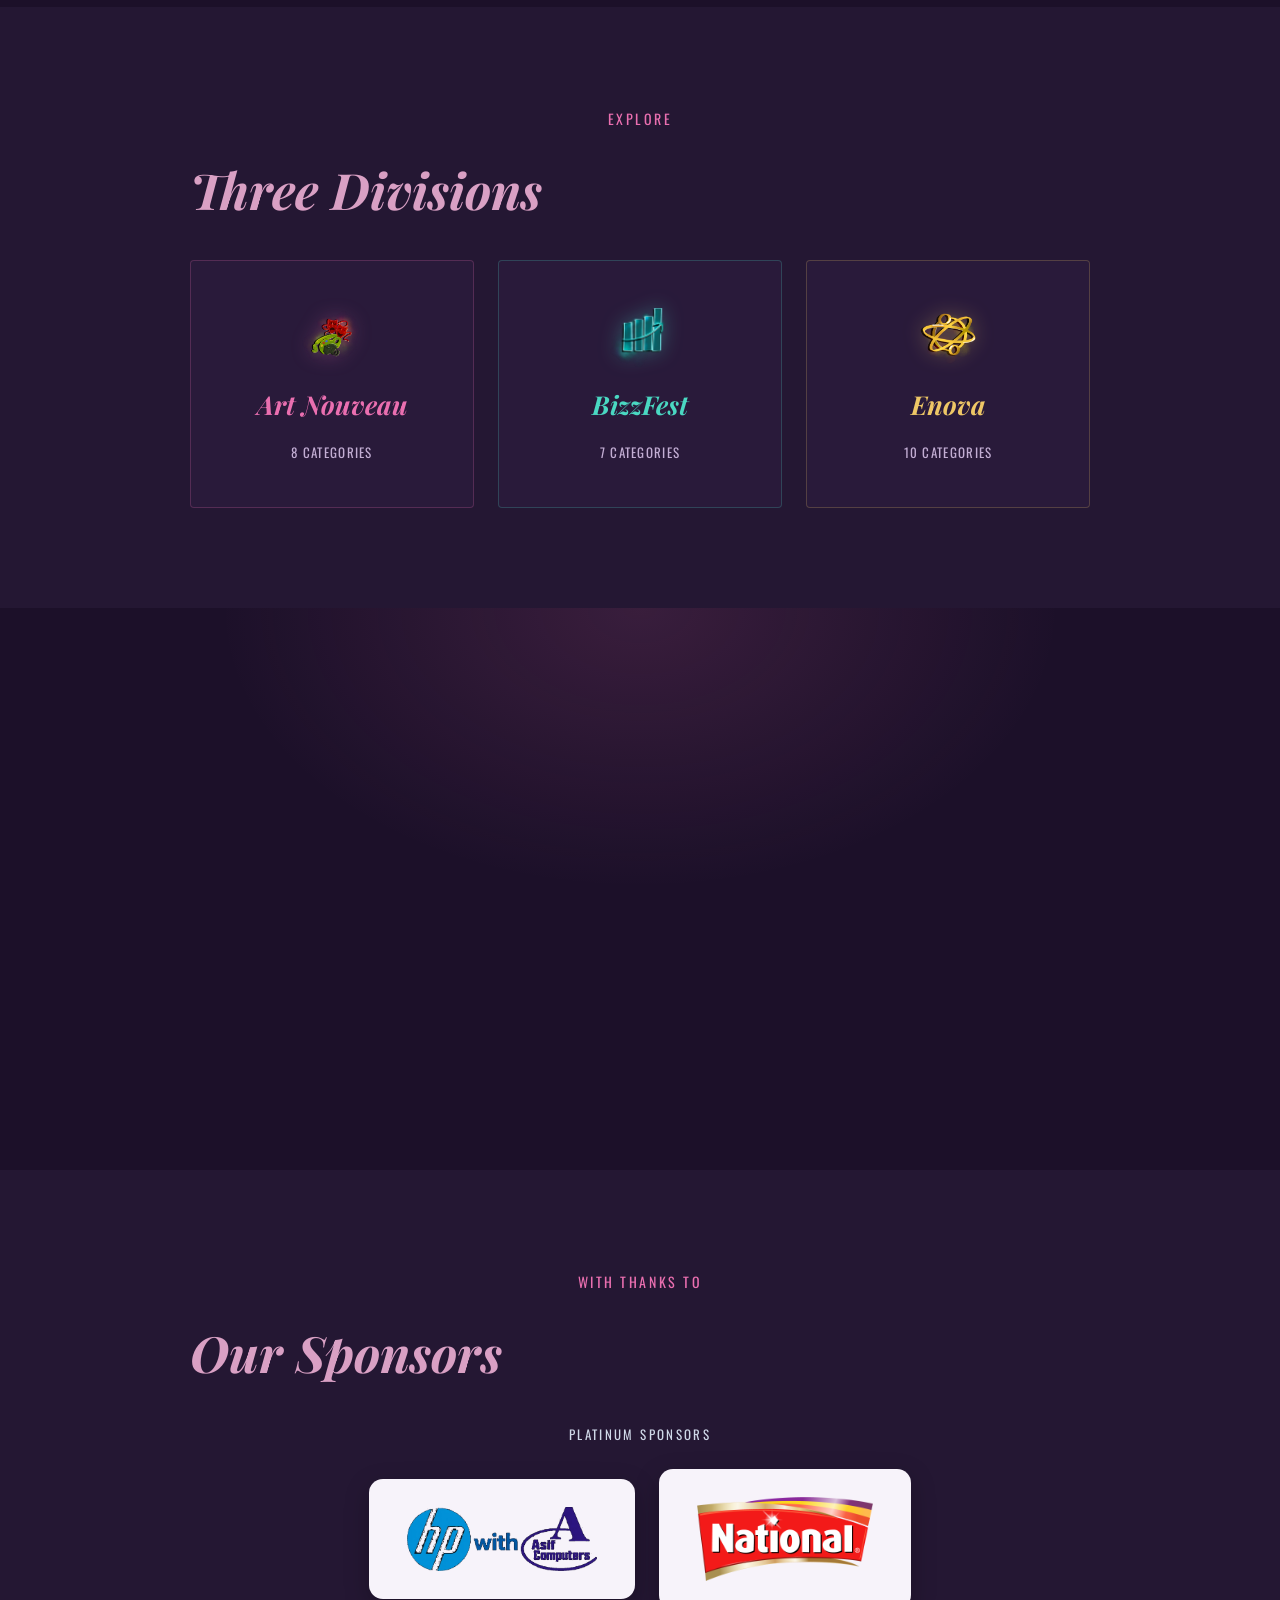
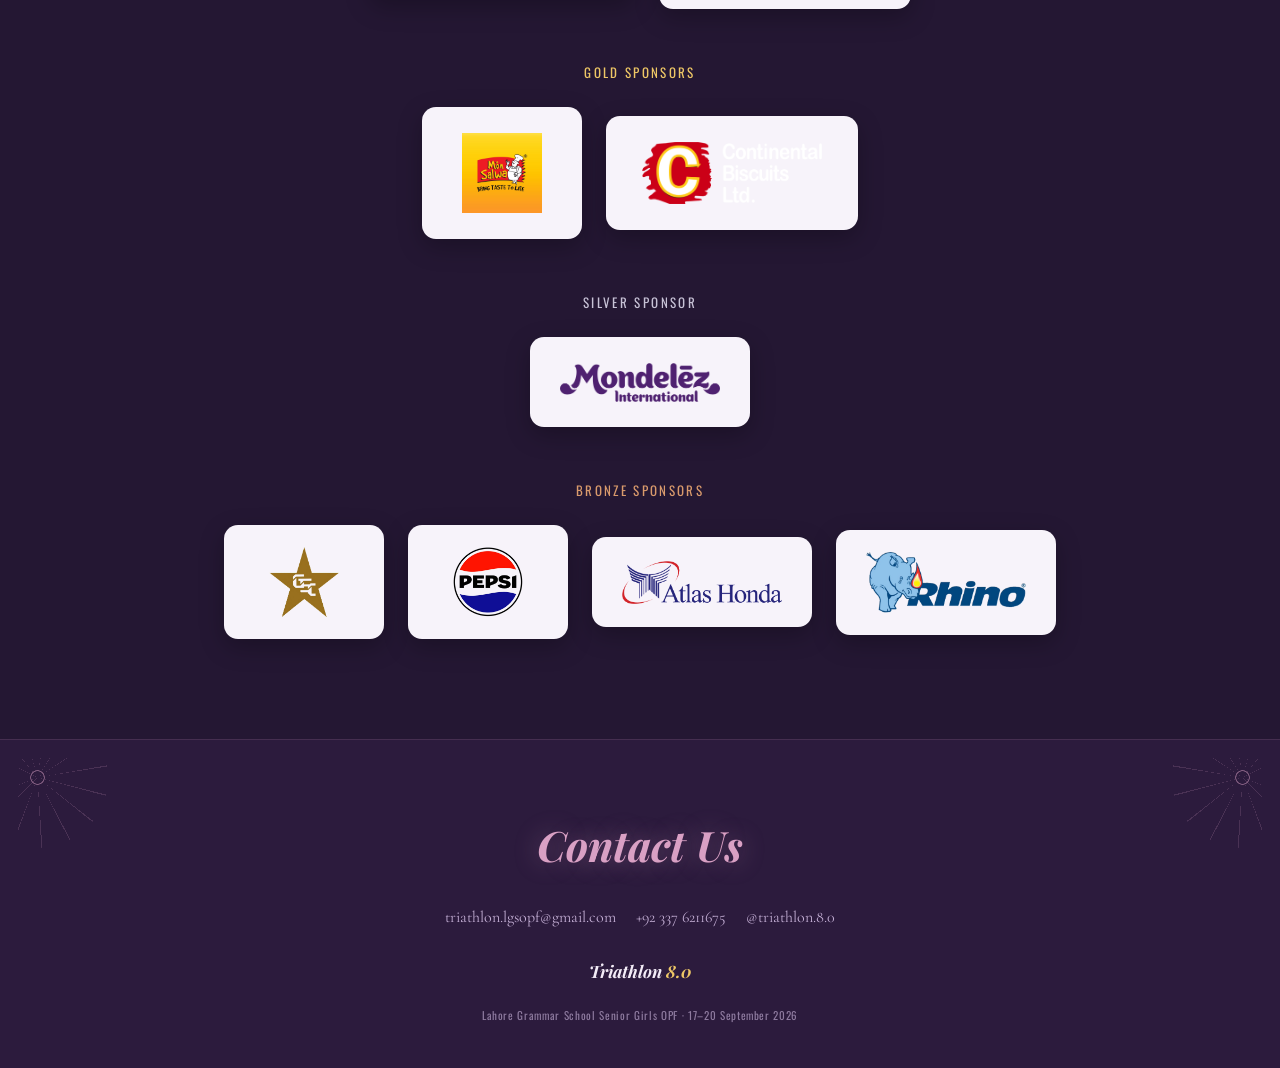
==== commit 6f0f7279: "Update index.html" ====
--- a/index.html
+++ b/index.html
@@ -41,7 +41,7 @@
     </div>
     <p class="hero-month">September 2026</p>
 
-    <a href="https://forms.gle/YdvnsfaEocgff3F69" target="_blank" rel="noopener" class="btn btn-primary">Register Now</a>
+    <a href="https://forms.gle/Za4hvNVGaWYxE61TA" target="_blank" rel="noopener" class="btn btn-primary">Register Now</a>
   </div>
 </header>
 
@@ -113,7 +113,7 @@
       </p>
       <div class="register-actions">
         <a href="triathlon-8.0-invite.pdf" target="_blank" rel="noopener" class="btn btn-secondary">View Invite</a>
-        <a href="https://forms.gle/YdvnsfaEocgff3F69" target="_blank" rel="noopener" class="btn btn-primary btn-large" id="register-link">Register Now</a>
+        <a href="https://forms.gle/Za4hvNVGaWYxE61TA" target="_blank" rel="noopener" class="btn btn-primary btn-large" id="register-link">Register Now</a>
       </div>
       <p class="register-note">Full registration guidelines shared with your Delegation Supervisor.</p>
     </div>
